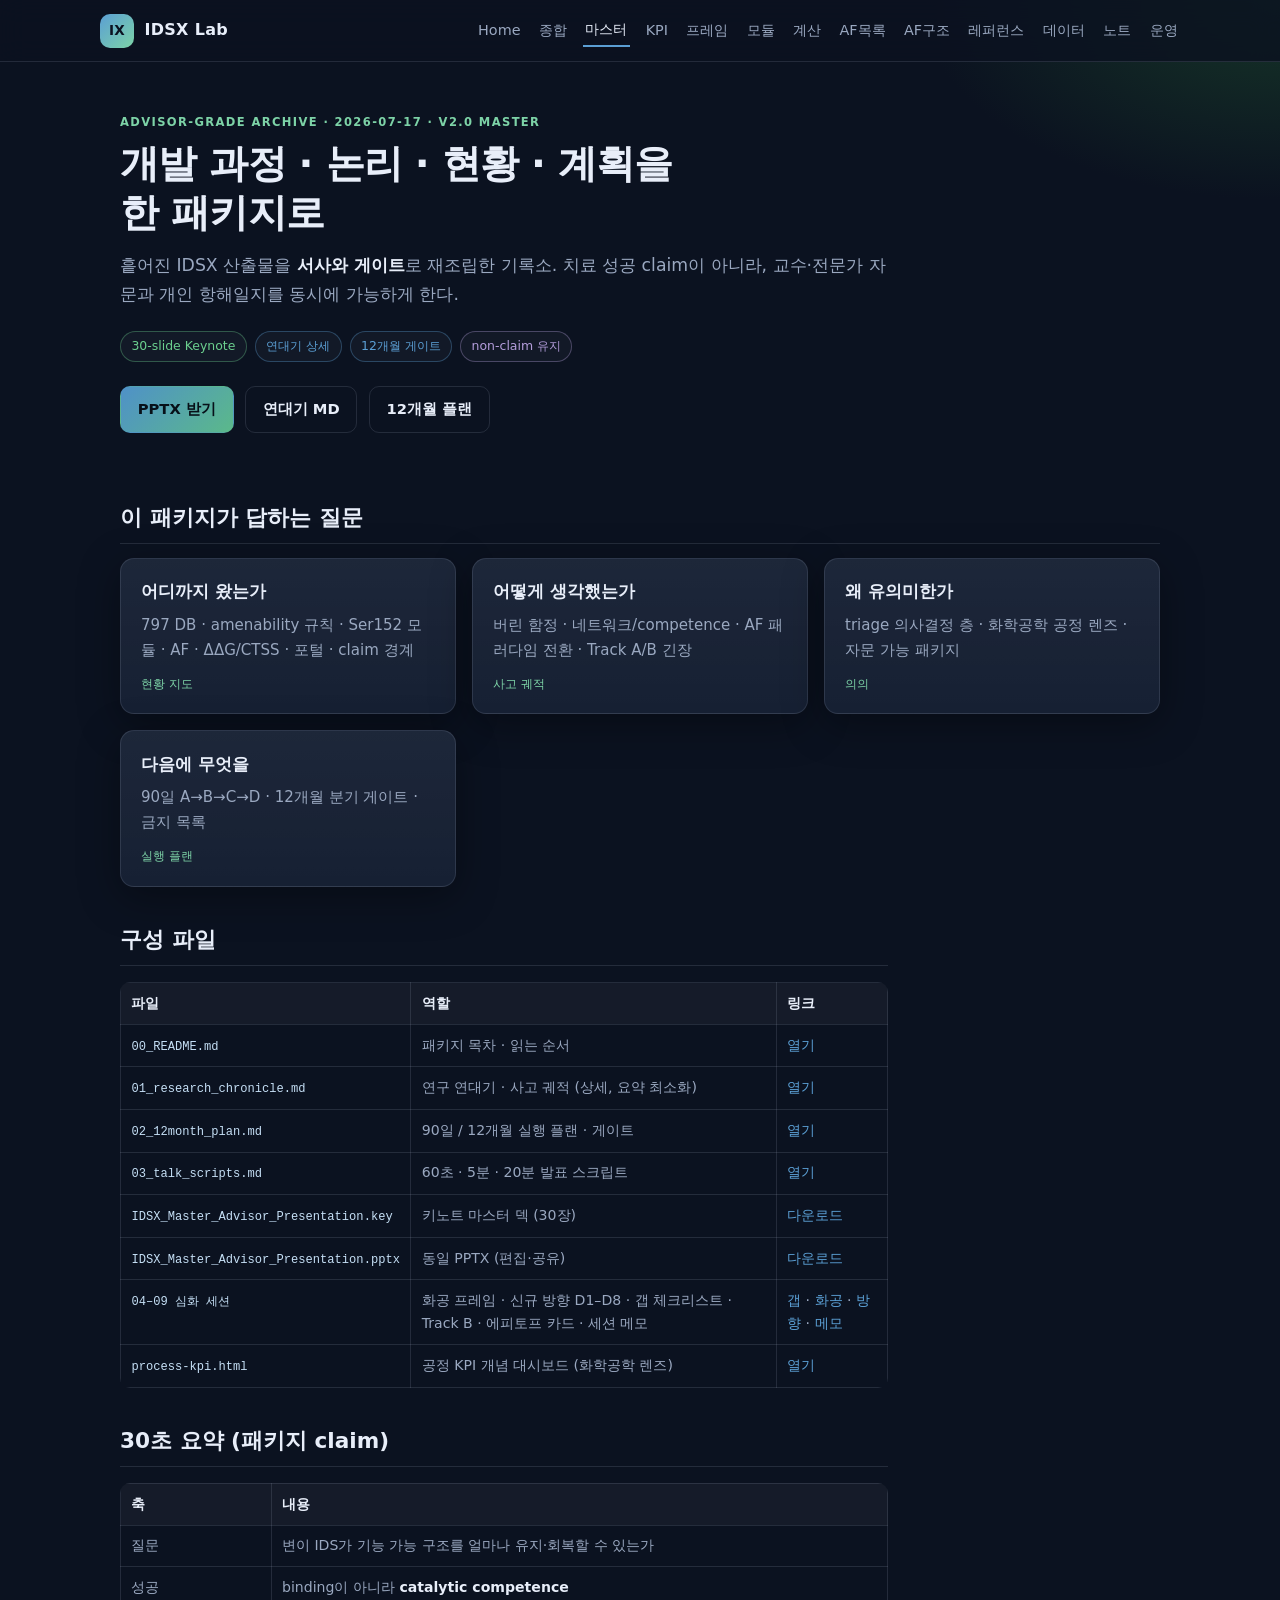
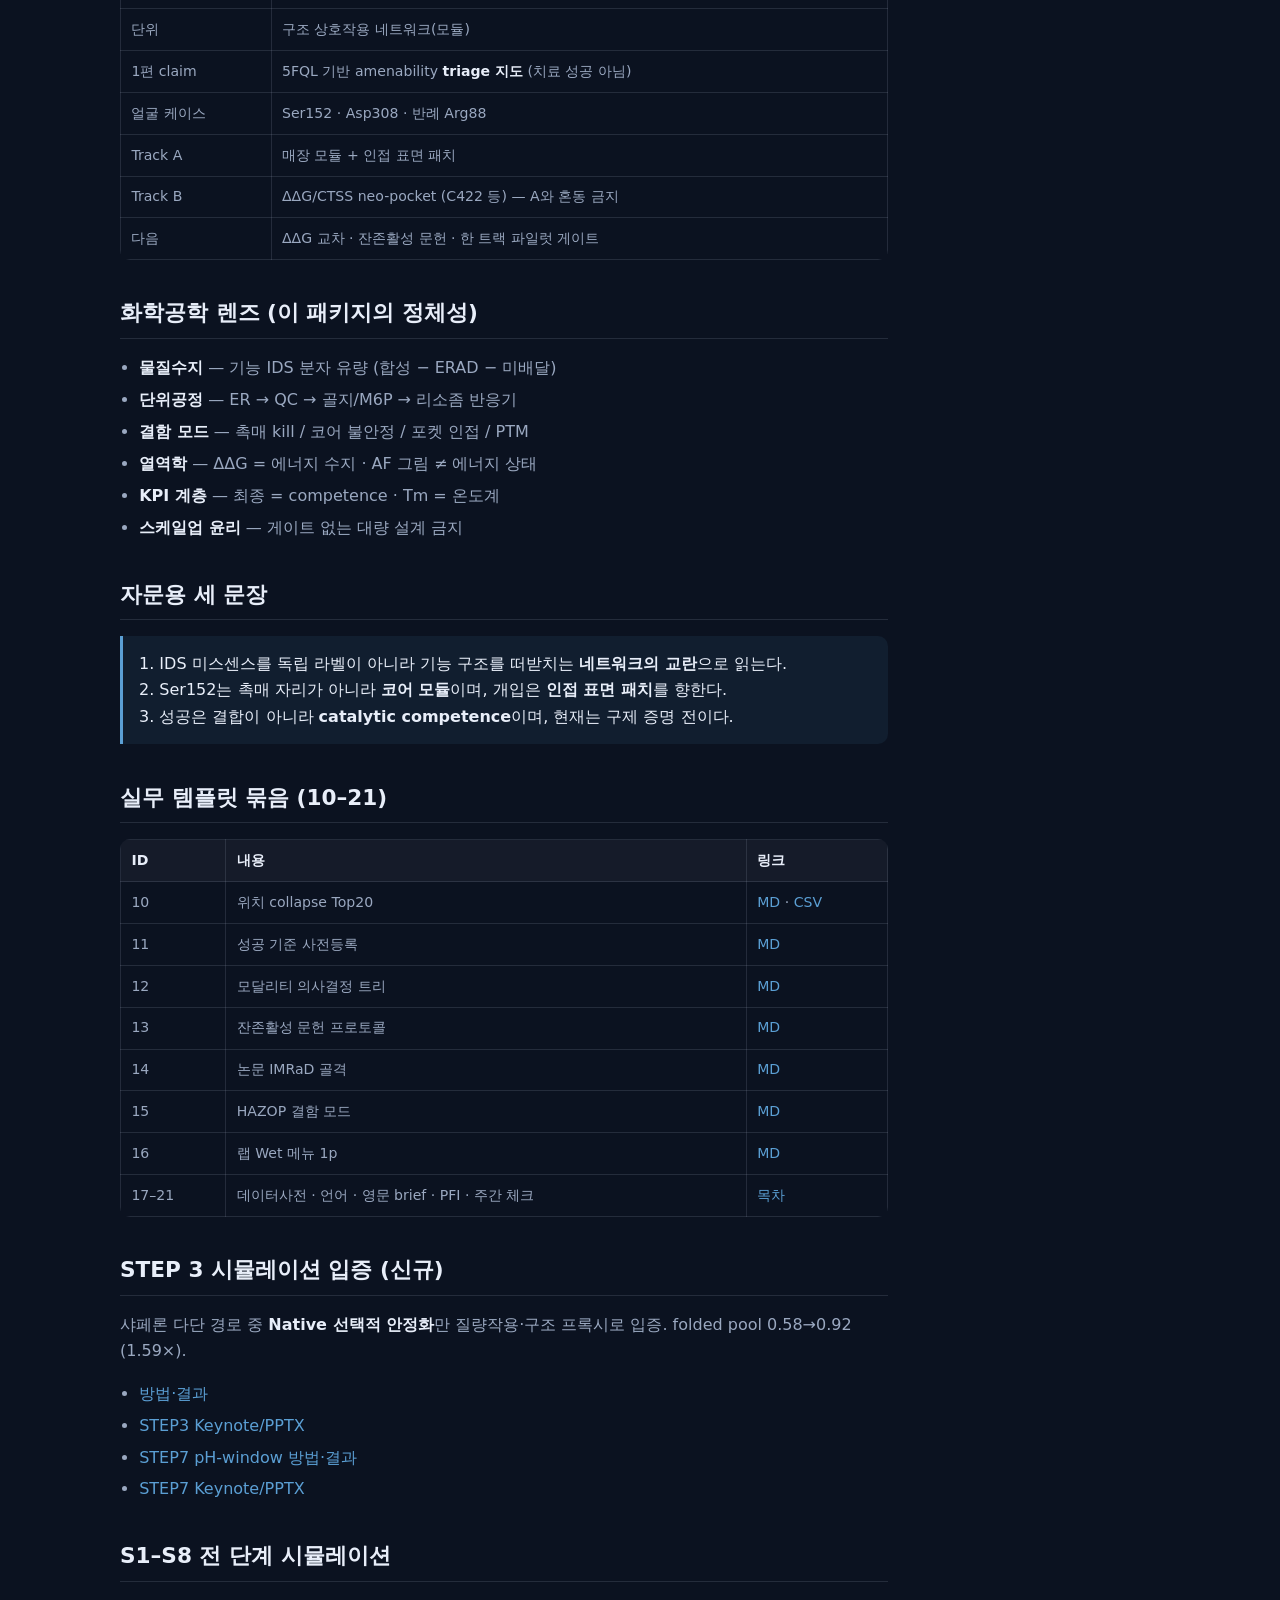
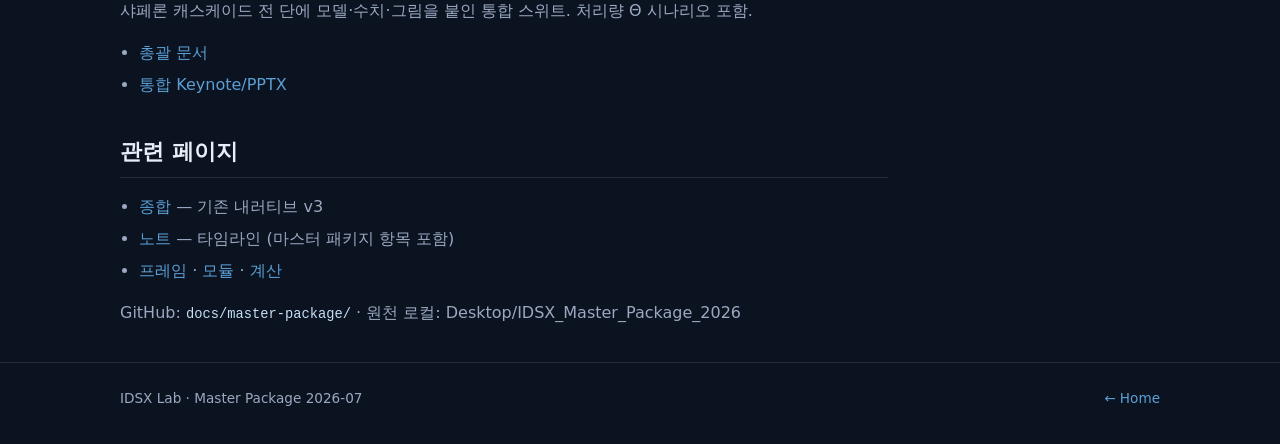
==== pages/master-package.html @ f0ae948c "Add full S1–S8 chaperone cascade simulation suite and Keynote Dedicated kinetic/thermodynamic models" ====
<!DOCTYPE html>
<html lang="ko">
<head>
  <meta charset="utf-8" />
  <meta name="viewport" content="width=device-width, initial-scale=1" />
  <title>마스터 패키지 2026-07 — IDSX Lab</title>
  <meta name="description" content="IDSX Master Package: 개발 연대기, 12개월 계획, 자문용 키노트, 발표 스크립트." />
  <link rel="stylesheet" href="../assets/css/style.css" />
</head>
<body>
  <div data-nav></div>
  <main class="wrap">
    <section class="hero">
      <div class="kicker">Advisor-grade archive · 2026-07-17 · v2.0 Master</div>
      <h1>개발 과정 · 논리 · 현황 · 계획을<br/>한 패키지로</h1>
      <p class="lede">
        흩어진 IDSX 산출물을 <strong style="color:var(--text)">서사와 게이트</strong>로 재조립한 기록소.
        치료 성공 claim이 아니라, 교수·전문가 자문과 개인 항해일지를 동시에 가능하게 한다.
      </p>
      <div class="badges">
        <span class="badge ok">30-slide Keynote</span>
        <span class="badge info">연대기 상세</span>
        <span class="badge info">12개월 게이트</span>
        <span class="badge purple">non-claim 유지</span>
      </div>
      <div class="actions">
        <a class="btn btn-primary" href="../docs/master-package/IDSX_Master_Advisor_Presentation.pptx">PPTX 받기</a>
        <a class="btn btn-ghost" href="../docs/master-package/01_research_chronicle.md">연대기 MD</a>
        <a class="btn btn-ghost" href="../docs/master-package/02_12month_plan.md">12개월 플랜</a>
      </div>
    </section>

    <section class="block">
      <h2>이 패키지가 답하는 질문</h2>
      <div class="grid grid-2">
        <div class="card">
          <h3>어디까지 왔는가</h3>
          <p>797 DB · amenability 규칙 · Ser152 모듈 · AF · ΔΔG/CTSS · 포털 · claim 경계</p>
          <div class="meta">현황 지도</div>
        </div>
        <div class="card">
          <h3>어떻게 생각했는가</h3>
          <p>버린 함정 · 네트워크/competence · AF 패러다임 전환 · Track A/B 긴장</p>
          <div class="meta">사고 궤적</div>
        </div>
        <div class="card">
          <h3>왜 유의미한가</h3>
          <p>triage 의사결정 층 · 화학공학 공정 렌즈 · 자문 가능 패키지</p>
          <div class="meta">의의</div>
        </div>
        <div class="card">
          <h3>다음에 무엇을</h3>
          <p>90일 A→B→C→D · 12개월 분기 게이트 · 금지 목록</p>
          <div class="meta">실행 플랜</div>
        </div>
      </div>
    </section>

    <section class="block prose">
      <h2>구성 파일</h2>
      <table>
        <thead><tr><th>파일</th><th>역할</th><th>링크</th></tr></thead>
        <tbody>
          <tr>
            <td><span class="mono">00_README.md</span></td>
            <td>패키지 목차 · 읽는 순서</td>
            <td><a href="../docs/master-package/00_README.md">열기</a></td>
          </tr>
          <tr>
            <td><span class="mono">01_research_chronicle.md</span></td>
            <td>연구 연대기 · 사고 궤적 (상세, 요약 최소화)</td>
            <td><a href="../docs/master-package/01_research_chronicle.md">열기</a></td>
          </tr>
          <tr>
            <td><span class="mono">02_12month_plan.md</span></td>
            <td>90일 / 12개월 실행 플랜 · 게이트</td>
            <td><a href="../docs/master-package/02_12month_plan.md">열기</a></td>
          </tr>
          <tr>
            <td><span class="mono">03_talk_scripts.md</span></td>
            <td>60초 · 5분 · 20분 발표 스크립트</td>
            <td><a href="../docs/master-package/03_talk_scripts.md">열기</a></td>
          </tr>
          <tr>
            <td><span class="mono">IDSX_Master_Advisor_Presentation.key</span></td>
            <td>키노트 마스터 덱 (30장)</td>
            <td><a href="../docs/master-package/IDSX_Master_Advisor_Presentation.key">다운로드</a></td>
          </tr>
          <tr>
            <td><span class="mono">IDSX_Master_Advisor_Presentation.pptx</span></td>
            <td>동일 PPTX (편집·공유)</td>
            <td><a href="../docs/master-package/IDSX_Master_Advisor_Presentation.pptx">다운로드</a></td>
          </tr>
          <tr>
            <td><span class="mono">04–09 심화 세션</span></td>
            <td>화공 프레임 · 신규 방향 D1–D8 · 갭 체크리스트 · Track B · 에피토프 카드 · 세션 메모</td>
            <td>
              <a href="../docs/master-package/06_gap_checklist.md">갭</a> ·
              <a href="../docs/master-package/04_chemeng_framework.md">화공</a> ·
              <a href="../docs/master-package/05_chaperone_directions.md">방향</a> ·
              <a href="../docs/master-package/09_session_synthesis.md">메모</a>
            </td>
          </tr>
          <tr>
            <td><span class="mono">process-kpi.html</span></td>
            <td>공정 KPI 개념 대시보드 (화학공학 렌즈)</td>
            <td><a href="process-kpi.html">열기</a></td>
          </tr>
        </tbody>
      </table>
    </section>

    <section class="block prose">
      <h2>30초 요약 (패키지 claim)</h2>
      <table>
        <thead><tr><th>축</th><th>내용</th></tr></thead>
        <tbody>
          <tr><td>질문</td><td>변이 IDS가 기능 가능 구조를 얼마나 유지·회복할 수 있는가</td></tr>
          <tr><td>성공</td><td>binding이 아니라 <strong>catalytic competence</strong></td></tr>
          <tr><td>단위</td><td>구조 상호작용 네트워크(모듈)</td></tr>
          <tr><td>1편 claim</td><td>5FQL 기반 amenability <strong>triage 지도</strong> (치료 성공 아님)</td></tr>
          <tr><td>얼굴 케이스</td><td>Ser152 · Asp308 · 반례 Arg88</td></tr>
          <tr><td>Track A</td><td>매장 모듈 + 인접 표면 패치</td></tr>
          <tr><td>Track B</td><td>ΔΔG/CTSS neo-pocket (C422 등) — A와 혼동 금지</td></tr>
          <tr><td>다음</td><td>ΔΔG 교차 · 잔존활성 문헌 · 한 트랙 파일럿 게이트</td></tr>
        </tbody>
      </table>
    </section>

    <section class="block prose">
      <h2>화학공학 렌즈 (이 패키지의 정체성)</h2>
      <ul>
        <li><strong>물질수지</strong> — 기능 IDS 분자 유량 (합성 − ERAD − 미배달)</li>
        <li><strong>단위공정</strong> — ER → QC → 골지/M6P → 리소좀 반응기</li>
        <li><strong>결함 모드</strong> — 촉매 kill / 코어 불안정 / 포켓 인접 / PTM</li>
        <li><strong>열역학</strong> — ΔΔG = 에너지 수지 · AF 그림 ≠ 에너지 상태</li>
        <li><strong>KPI 계층</strong> — 최종 = competence · Tm = 온도계</li>
        <li><strong>스케일업 윤리</strong> — 게이트 없는 대량 설계 금지</li>
      </ul>
    </section>

    <section class="block prose">
      <h2>자문용 세 문장</h2>
      <div class="callout">
        1. IDS 미스센스를 독립 라벨이 아니라 기능 구조를 떠받치는 <strong>네트워크의 교란</strong>으로 읽는다.<br/>
        2. Ser152는 촉매 자리가 아니라 <strong>코어 모듈</strong>이며, 개입은 <strong>인접 표면 패치</strong>를 향한다.<br/>
        3. 성공은 결합이 아니라 <strong>catalytic competence</strong>이며, 현재는 구제 증명 전이다.
      </div>
    </section>

    
    <section class="block prose">
      <h2>실무 템플릿 묶음 (10–21)</h2>
      <table>
        <thead><tr><th>ID</th><th>내용</th><th>링크</th></tr></thead>
        <tbody>
          <tr><td>10</td><td>위치 collapse Top20</td><td><a href="../docs/master-package/10_position_collapse_table.md">MD</a> · <a href="../docs/master-package/data_derived/position_collapse_top20.csv">CSV</a></td></tr>
          <tr><td>11</td><td>성공 기준 사전등록</td><td><a href="../docs/master-package/11_success_criteria_prereg.md">MD</a></td></tr>
          <tr><td>12</td><td>모달리티 의사결정 트리</td><td><a href="../docs/master-package/12_modality_decision_tree.md">MD</a></td></tr>
          <tr><td>13</td><td>잔존활성 문헌 프로토콜</td><td><a href="../docs/master-package/13_residual_activity_protocol.md">MD</a></td></tr>
          <tr><td>14</td><td>논문 IMRaD 골격</td><td><a href="../docs/master-package/14_paper_IMRaD_outline.md">MD</a></td></tr>
          <tr><td>15</td><td>HAZOP 결함 모드</td><td><a href="../docs/master-package/15_HAZOP_fault_modes.md">MD</a></td></tr>
          <tr><td>16</td><td>랩 Wet 메뉴 1p</td><td><a href="../docs/master-package/16_wet_collab_menu.md">MD</a></td></tr>
          <tr><td>17–21</td><td>데이터사전 · 언어 · 영문 brief · PFI · 주간 체크</td><td><a href="../docs/master-package/00_README.md">목차</a></td></tr>
        </tbody>
      </table>
    </section>

    <section class="block prose">
      <h2>STEP 3 시뮬레이션 입증 (신규)</h2>
      <p>샤페론 다단 경로 중 <strong>Native 선택적 안정화</strong>만 질량작용·구조 프록시로 입증. folded pool 0.58→0.92 (1.59×).</p>
      <ul>
        <li><a href="../docs/master-package/chaperone_step_sim/00_methods_results.md">방법·결과</a></li>
        <li><a href="../docs/master-package/chaperone_step_sim/IDSX_Chaperone_STEP3_Simulation_Proof.pptx">STEP3 Keynote/PPTX</a></li>
        <li><a href="../docs/master-package/chaperone_step7_sim/00_methods_results.md">STEP7 pH-window 방법·결과</a></li>
        <li><a href="../docs/master-package/chaperone_step7_sim/IDSX_Chaperone_STEP7_pHWindow_Proof.pptx">STEP7 Keynote/PPTX</a></li>
      </ul>
    </section>
    <section class="block prose">
      <h2>S1–S8 전 단계 시뮬레이션</h2>
      <p>샤페론 캐스케이드 전 단에 모델·수치·그림을 붙인 통합 스위트. 처리량 Θ 시나리오 포함.</p>
      <ul>
        <li><a href="../docs/master-package/chaperone_all_steps_sim/00_all_steps_summary.md">총괄 문서</a></li>
        <li><a href="../docs/master-package/chaperone_all_steps_sim/IDSX_Chaperone_AllSteps_S1-S8_Simulations.pptx">통합 Keynote/PPTX</a></li>
      </ul>
    </section>
    <section class="block prose">
      <h2>관련 페이지</h2>
      <ul>
        <li><a href="synthesis.html">종합</a> — 기존 내러티브 v3</li>
        <li><a href="notebook.html">노트</a> — 타임라인 (마스터 패키지 항목 포함)</li>
        <li><a href="framework.html">프레임</a> · <a href="module-case.html">모듈</a> · <a href="compute.html">계산</a></li>
      </ul>
      <p class="meta">GitHub: <span class="mono">docs/master-package/</span> · 원천 로컬: Desktop/IDSX_Master_Package_2026</p>
    </section>
  </main>
  <footer class="footer">
    <div class="wrap">
      <div>IDSX Lab · Master Package 2026-07</div>
      <div><a href="../index.html">← Home</a></div>
    </div>
  </footer>
  <script src="../assets/js/nav.js"></script>
</body>
</html>
---- assets/css/style.css ----
/* IDSX Research Lab — static site */
:root {
  --bg: #0b1220;
  --bg-soft: #121a2b;
  --card: #162033;
  --card-hover: #1b2740;
  --border: rgba(148, 163, 184, 0.18);
  --text: #e8eef9;
  --muted: #9aa8c0;
  --accent: #5b9fd4;
  --accent-2: #7dd3a7;
  --warn: #e6b35a;
  --danger: #e07a7a;
  --ok: #6bcf8e;
  --purple: #b39ddb;
  --radius: 14px;
  --shadow: 0 10px 40px rgba(0,0,0,.35);
  --max: 1080px;
  --font: "Inter", "Pretendard", "Apple SD Gothic Neo", "Noto Sans KR", system-ui, sans-serif;
  --mono: "IBM Plex Mono", "SF Mono", ui-monospace, monospace;
}

* { box-sizing: border-box; }
html { scroll-behavior: smooth; }
body {
  margin: 0;
  font-family: var(--font);
  background: radial-gradient(1200px 600px at 10% -10%, #1a2a4a 0%, transparent 50%),
              radial-gradient(900px 500px at 100% 0%, #163528 0%, transparent 40%),
              var(--bg);
  color: var(--text);
  line-height: 1.65;
  min-height: 100vh;
}

a { color: var(--accent); text-decoration: none; }
a:hover { text-decoration: underline; }

.wrap { max-width: var(--max); margin: 0 auto; padding: 0 1.25rem; }

/* Nav */
.nav {
  position: sticky; top: 0; z-index: 50;
  backdrop-filter: blur(14px);
  background: rgba(11, 18, 32, 0.82);
  border-bottom: 1px solid var(--border);
}
.nav-inner {
  display: flex; align-items: center; justify-content: space-between;
  gap: 1rem; padding: .85rem 0; flex-wrap: wrap;
}
.brand {
  display: flex; align-items: center; gap: .65rem;
  color: var(--text); font-weight: 700; letter-spacing: .02em;
  text-decoration: none;
}
.brand:hover { text-decoration: none; }
.brand-mark {
  width: 34px; height: 34px; border-radius: 10px;
  background: linear-gradient(135deg, #5b9fd4, #7dd3a7);
  display: grid; place-items: center; color: #0b1220; font-weight: 800; font-size: .85rem;
}
.nav-links { display: flex; flex-wrap: wrap; gap: .35rem .85rem; align-items: center; }
.nav-links a {
  color: var(--muted); font-size: .9rem; padding: .25rem .15rem;
}
.nav-links a:hover, .nav-links a.active { color: var(--text); text-decoration: none; }
.nav-links a.active { border-bottom: 2px solid var(--accent); }

/* Hero */
.hero {
  padding: 3.2rem 0 2rem;
}
.hero h1 {
  font-size: clamp(1.7rem, 3.5vw, 2.45rem);
  line-height: 1.25; margin: 0 0 .9rem;
  letter-spacing: -0.02em;
}
.hero .lede {
  font-size: 1.08rem; color: var(--muted); max-width: 48rem; margin: 0 0 1.4rem;
}
.badges { display: flex; flex-wrap: wrap; gap: .5rem; margin-bottom: 1.5rem; }
.badge {
  font-size: .78rem; padding: .28rem .65rem; border-radius: 999px;
  border: 1px solid var(--border); color: var(--muted); background: rgba(255,255,255,.03);
}
.badge.ok { color: var(--ok); border-color: rgba(107,207,142,.35); }
.badge.warn { color: var(--warn); border-color: rgba(230,179,90,.35); }
.badge.info { color: var(--accent); border-color: rgba(91,159,212,.35); }
.badge.purple { color: var(--purple); border-color: rgba(179,157,219,.35); }

.actions { display: flex; flex-wrap: wrap; gap: .7rem; }
.btn {
  display: inline-flex; align-items: center; gap: .4rem;
  padding: .65rem 1.05rem; border-radius: 10px; font-weight: 600; font-size: .92rem;
  border: 1px solid transparent; cursor: pointer; text-decoration: none;
}
.btn:hover { text-decoration: none; transform: translateY(-1px); }
.btn-primary { background: linear-gradient(135deg, #4f91c8, #5bb98a); color: #071018; }
.btn-ghost { background: transparent; border-color: var(--border); color: var(--text); }

/* Layout */
main { padding-bottom: 4rem; }
.grid { display: grid; gap: 1rem; }
.grid-2 { grid-template-columns: repeat(auto-fit, minmax(260px, 1fr)); }
.grid-3 { grid-template-columns: repeat(auto-fit, minmax(220px, 1fr)); }

.card {
  background: linear-gradient(180deg, rgba(255,255,255,.03), transparent), var(--card);
  border: 1px solid var(--border);
  border-radius: var(--radius);
  padding: 1.2rem 1.25rem;
  box-shadow: var(--shadow);
  transition: border-color .15s, background .15s;
}
.card:hover { border-color: rgba(91,159,212,.35); background: var(--card-hover); }
.card h3 { margin: 0 0 .45rem; font-size: 1.05rem; }
.card p { margin: 0; color: var(--muted); font-size: .94rem; }
.card .meta { margin-top: .7rem; font-size: .78rem; color: var(--accent-2); }

section.block { margin: 2.2rem 0; }
section.block h2 {
  font-size: 1.35rem; margin: 0 0 .85rem;
  padding-bottom: .45rem; border-bottom: 1px solid var(--border);
}
.prose { max-width: 48rem; }
.prose p { color: var(--muted); }
.prose strong { color: var(--text); }
.prose ul, .prose ol { color: var(--muted); padding-left: 1.2rem; }
.prose li { margin: .35rem 0; }
.prose h3 { margin-top: 1.6rem; color: var(--text); }

.callout {
  border-left: 3px solid var(--accent);
  background: rgba(91,159,212,.08);
  padding: .9rem 1rem; border-radius: 0 10px 10px 0;
  margin: 1rem 0; color: var(--text);
}
.callout.warn { border-color: var(--warn); background: rgba(230,179,90,.08); }
.callout.ok { border-color: var(--ok); background: rgba(107,207,142,.08); }
.callout.danger { border-color: var(--danger); background: rgba(224,122,122,.08); }

table {
  width: 100%; border-collapse: collapse; font-size: .88rem;
  margin: 1rem 0; overflow: hidden; border-radius: 10px;
}
th, td {
  border: 1px solid var(--border); padding: .55rem .65rem; text-align: left; vertical-align: top;
}
th { background: rgba(255,255,255,.04); color: var(--text); font-weight: 600; }
td { color: var(--muted); }
tr:hover td { background: rgba(255,255,255,.02); color: var(--text); }
code, .mono { font-family: var(--mono); font-size: .86em; color: #c5dff5; }
.tag {
  display: inline-block; font-size: .72rem; padding: .12rem .4rem; border-radius: 6px;
  margin-right: .25rem; border: 1px solid var(--border);
}
.tag.s { color: var(--accent); }
.tag.c { color: var(--warn); }
.tag.h { color: var(--purple); }

.figure {
  margin: 1.2rem 0; border: 1px solid var(--border); border-radius: 12px; overflow: hidden;
  background: #0a0f18;
}
.figure img { width: 100%; display: block; }
.figure figcaption {
  padding: .7rem 1rem; font-size: .82rem; color: var(--muted); border-top: 1px solid var(--border);
}

.timeline { border-left: 2px solid var(--border); margin-left: .4rem; padding-left: 1.1rem; }
.timeline .item { margin: 0 0 1.1rem; position: relative; }
.timeline .item::before {
  content: ""; position: absolute; left: -1.4rem; top: .45rem;
  width: 10px; height: 10px; border-radius: 50%; background: var(--accent);
  box-shadow: 0 0 0 3px rgba(91,159,212,.2);
}
.timeline .when { font-size: .78rem; color: var(--accent-2); }
.timeline h4 { margin: .15rem 0; }

.footer {
  border-top: 1px solid var(--border); padding: 1.5rem 0 2.5rem;
  color: var(--muted); font-size: .85rem;
}
.footer .wrap { display: flex; flex-wrap: wrap; gap: 1rem; justify-content: space-between; }

.kicker {
  text-transform: uppercase; letter-spacing: .12em; font-size: .72rem;
  color: var(--accent-2); font-weight: 700; margin-bottom: .4rem;
}

.status-grid { display: grid; gap: .75rem; grid-template-columns: repeat(auto-fit, minmax(180px, 1fr)); }
.status-pill {
  border: 1px solid var(--border); border-radius: 12px; padding: .85rem 1rem;
  background: rgba(255,255,255,.02);
}
.status-pill .n { font-size: 1.4rem; font-weight: 750; color: var(--text); }
.status-pill .l { font-size: .78rem; color: var(--muted); }

@media (max-width: 640px) {
  .nav-links { width: 100%; }
  .hero { padding-top: 2rem; }
}
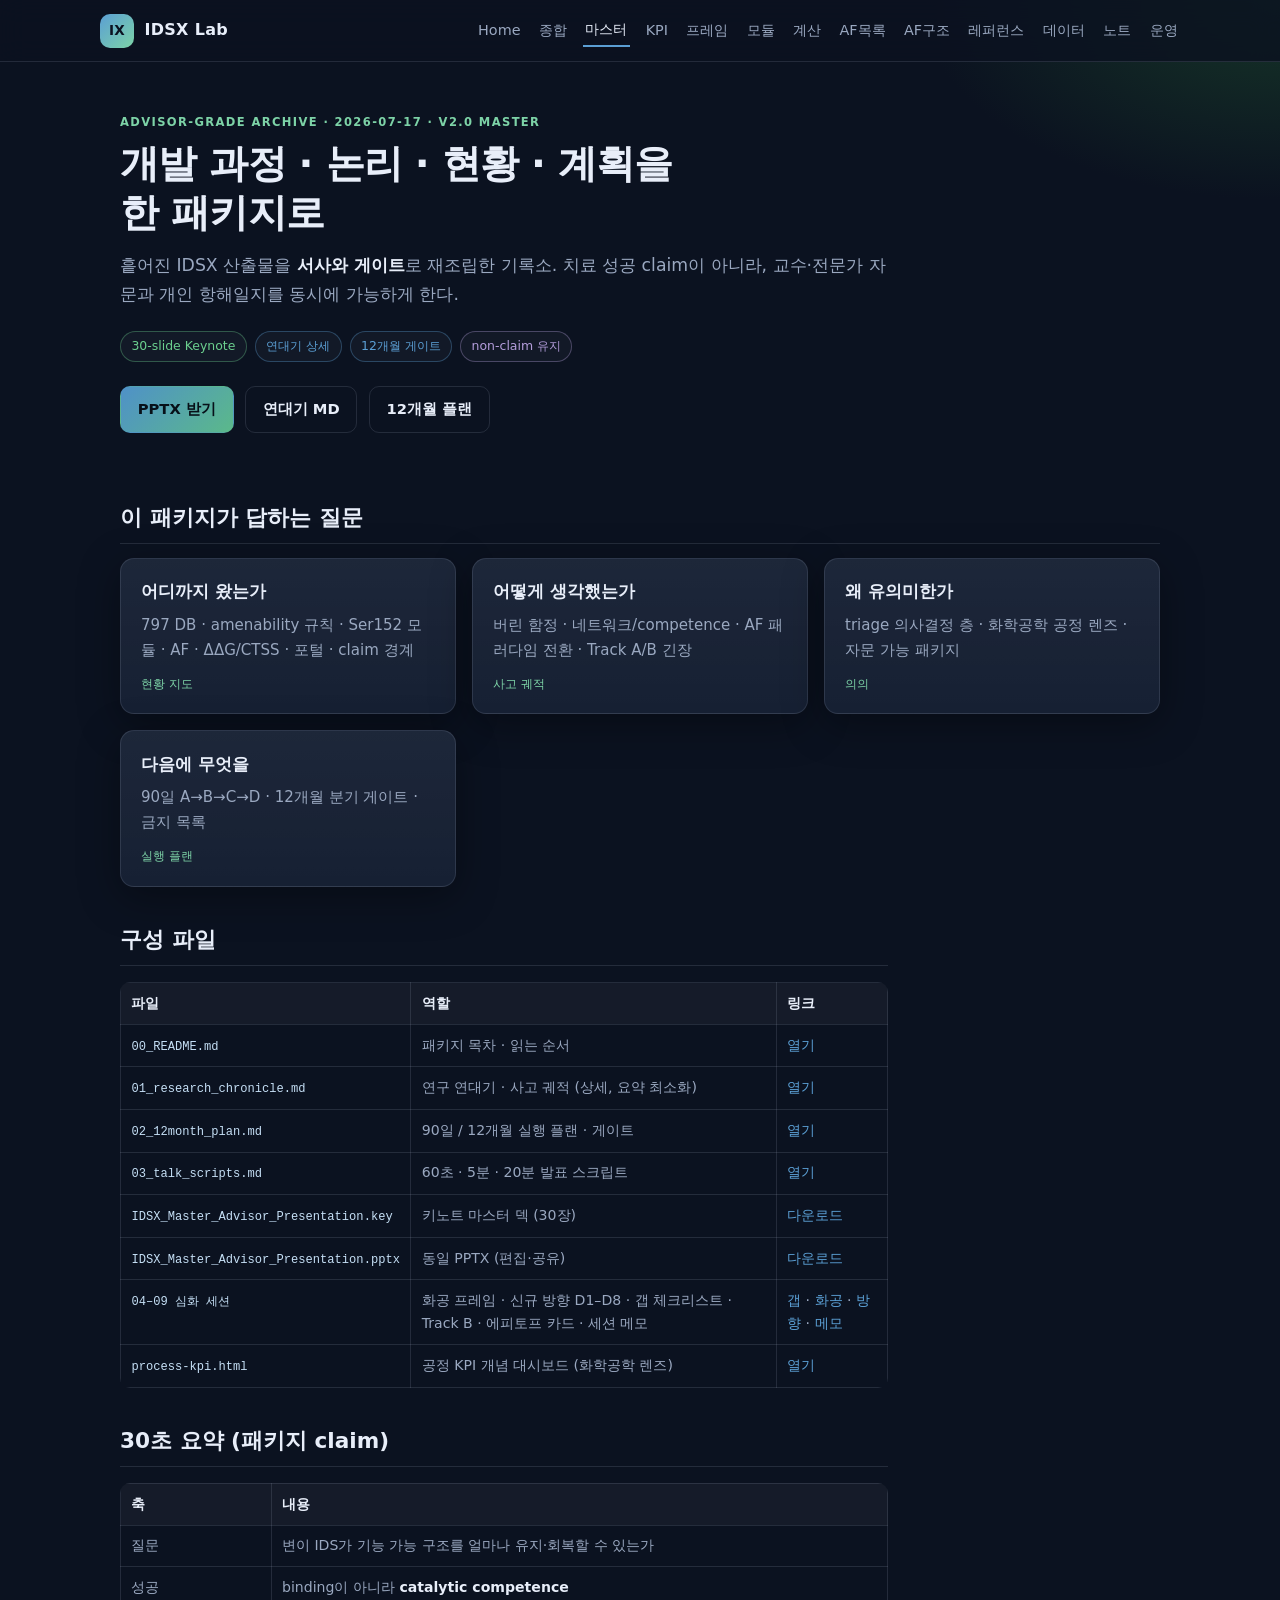
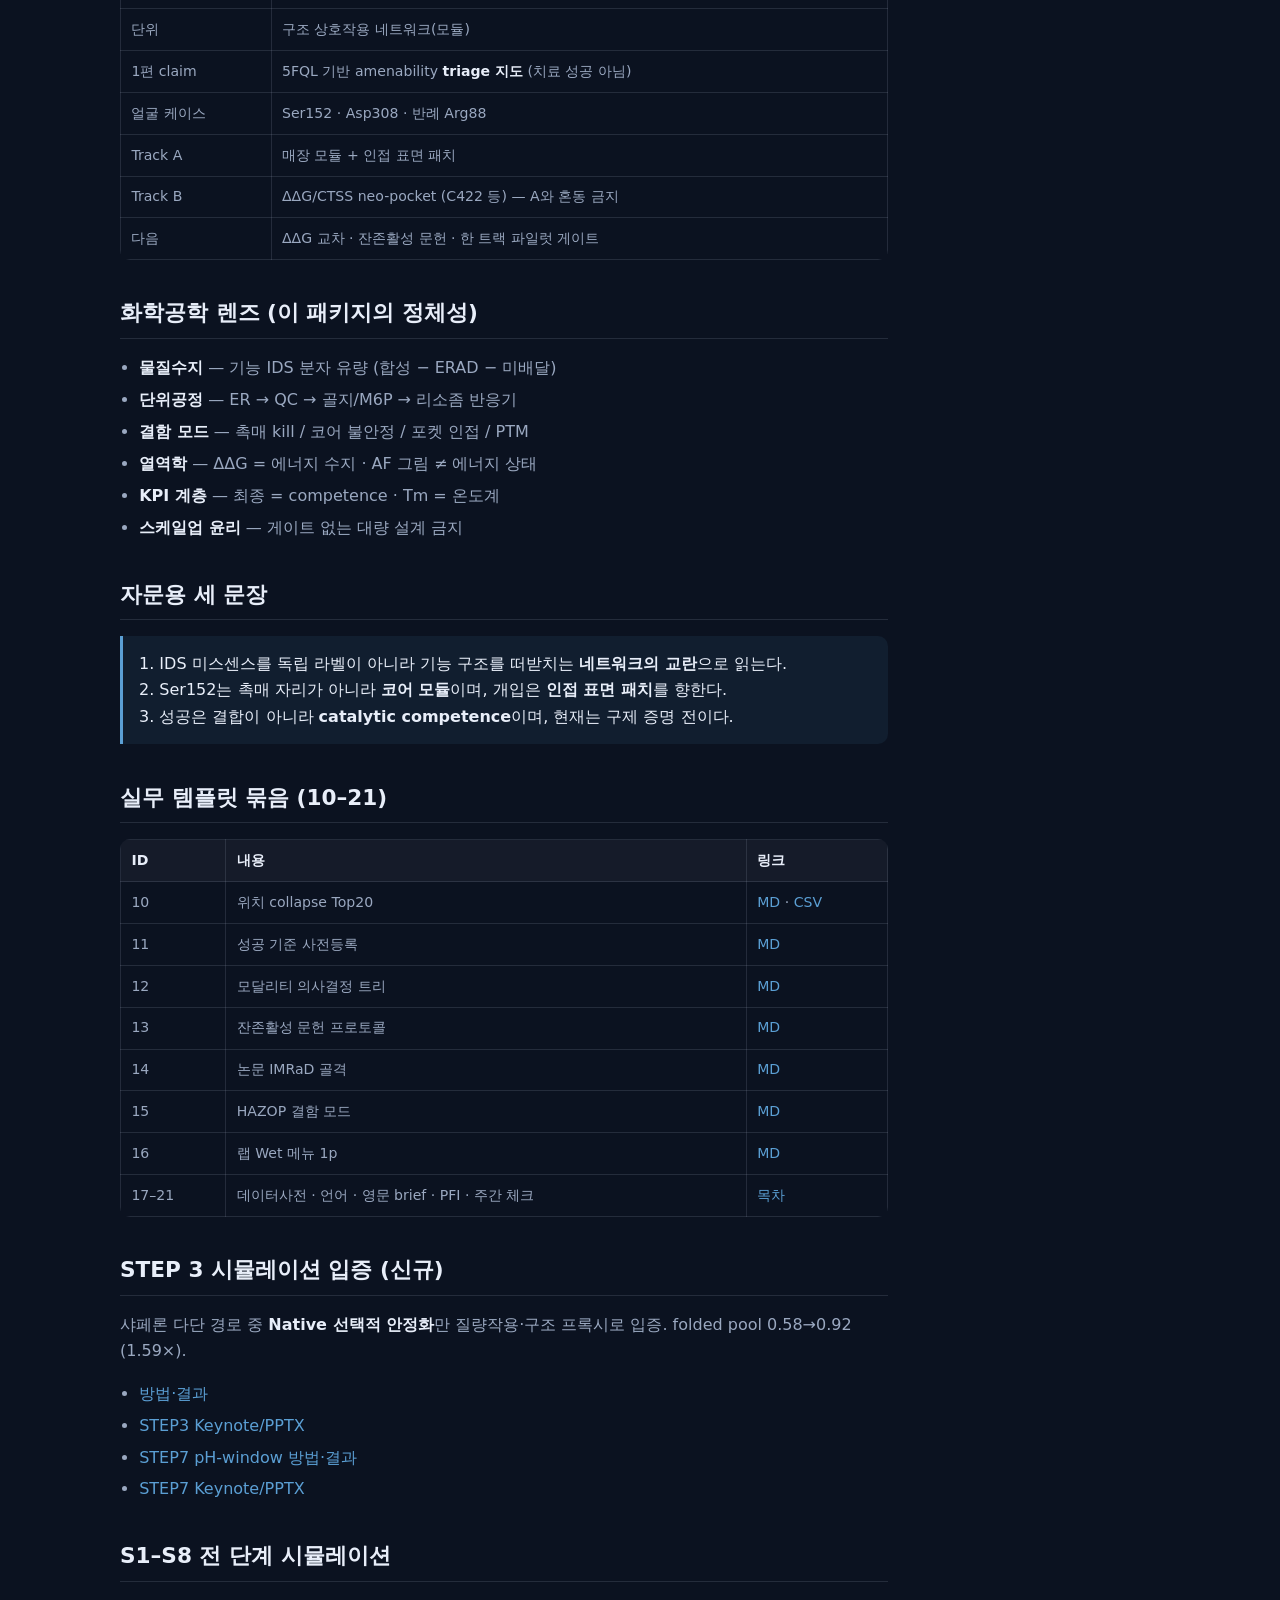
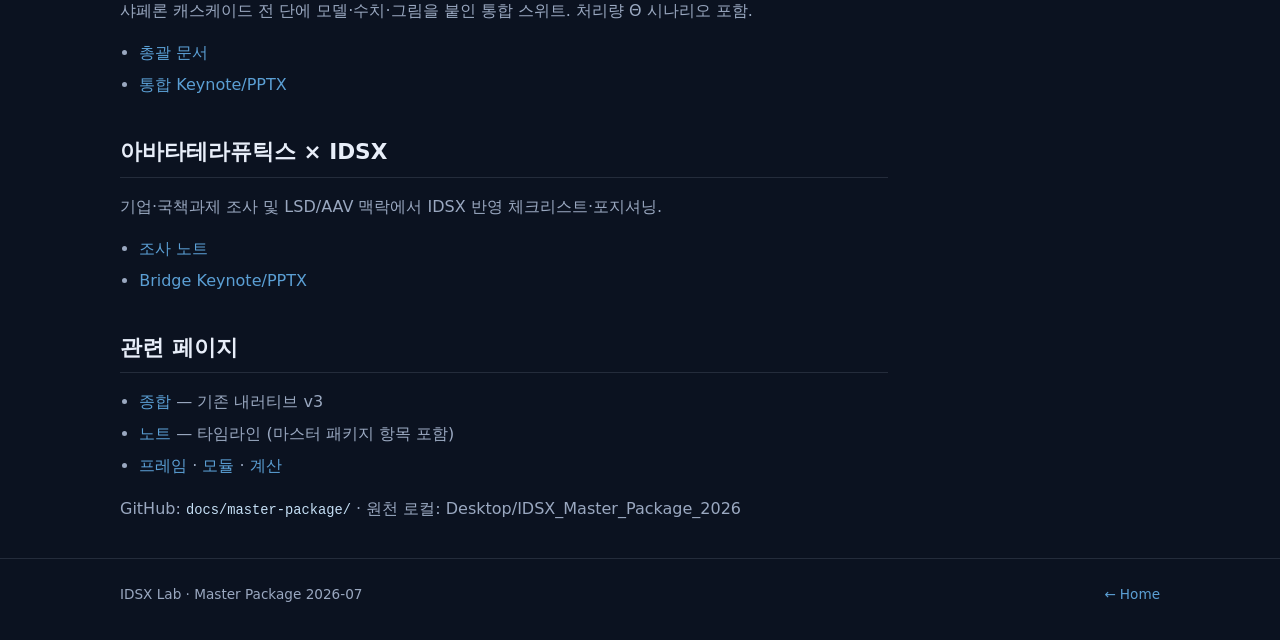
==== commit 3e090c91: "Add AAVATAR Therapeutics research bridge deck linked to IDSX Public-source company and national R&D " ====
--- a/pages/master-package.html
+++ b/pages/master-package.html
@@ -185,6 +185,14 @@
       </ul>
     </section>
     <section class="block prose">
+      <h2>아바타테라퓨틱스 × IDSX</h2>
+      <p>기업·국책과제 조사 및 LSD/AAV 맥락에서 IDSX 반영 체크리스트·포지셔닝.</p>
+      <ul>
+        <li><a href="../docs/master-package/avatar_idsx_bridge/00_아바타테라퓨틱스_조사_IDSX반영.md">조사 노트</a></li>
+        <li><a href="../docs/master-package/avatar_idsx_bridge/AAVATAR_x_IDSX_Bridge_Keynote.pptx">Bridge Keynote/PPTX</a></li>
+      </ul>
+    </section>
+    <section class="block prose">
       <h2>관련 페이지</h2>
       <ul>
         <li><a href="synthesis.html">종합</a> — 기존 내러티브 v3</li>
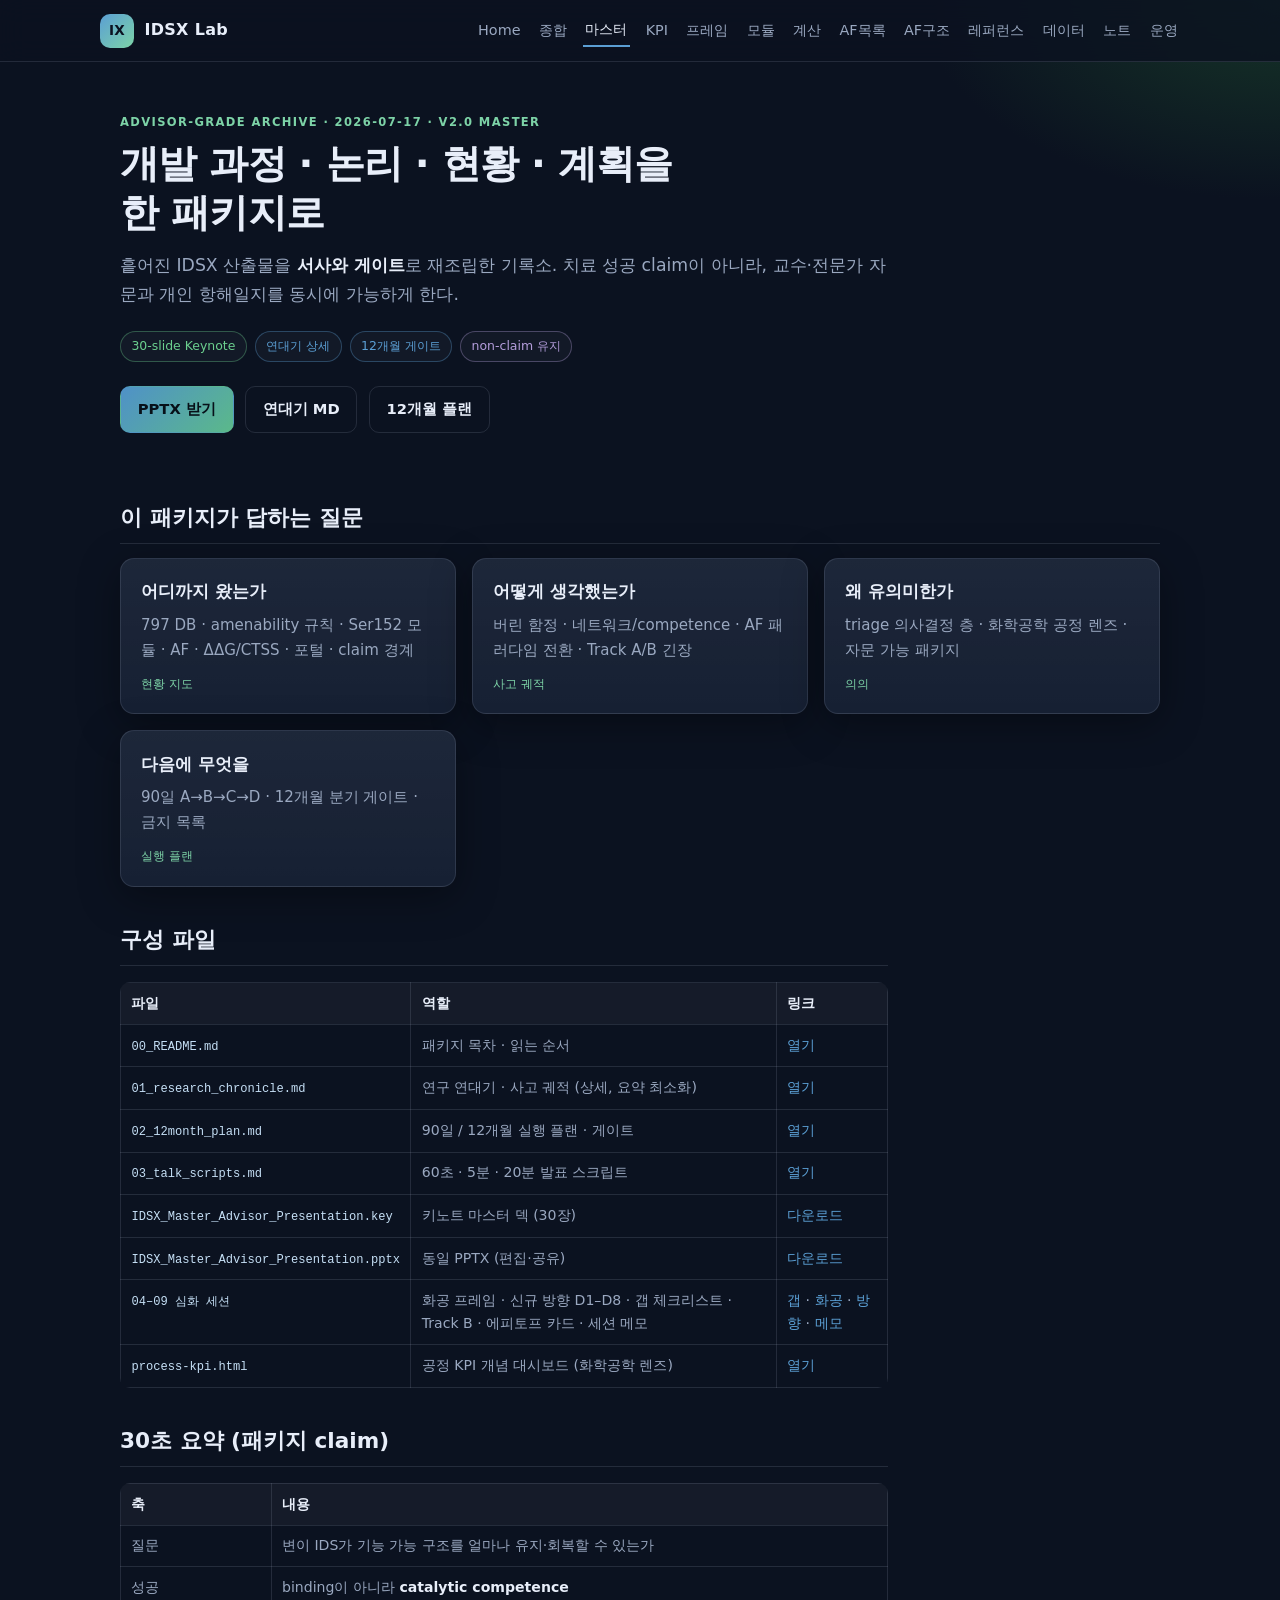
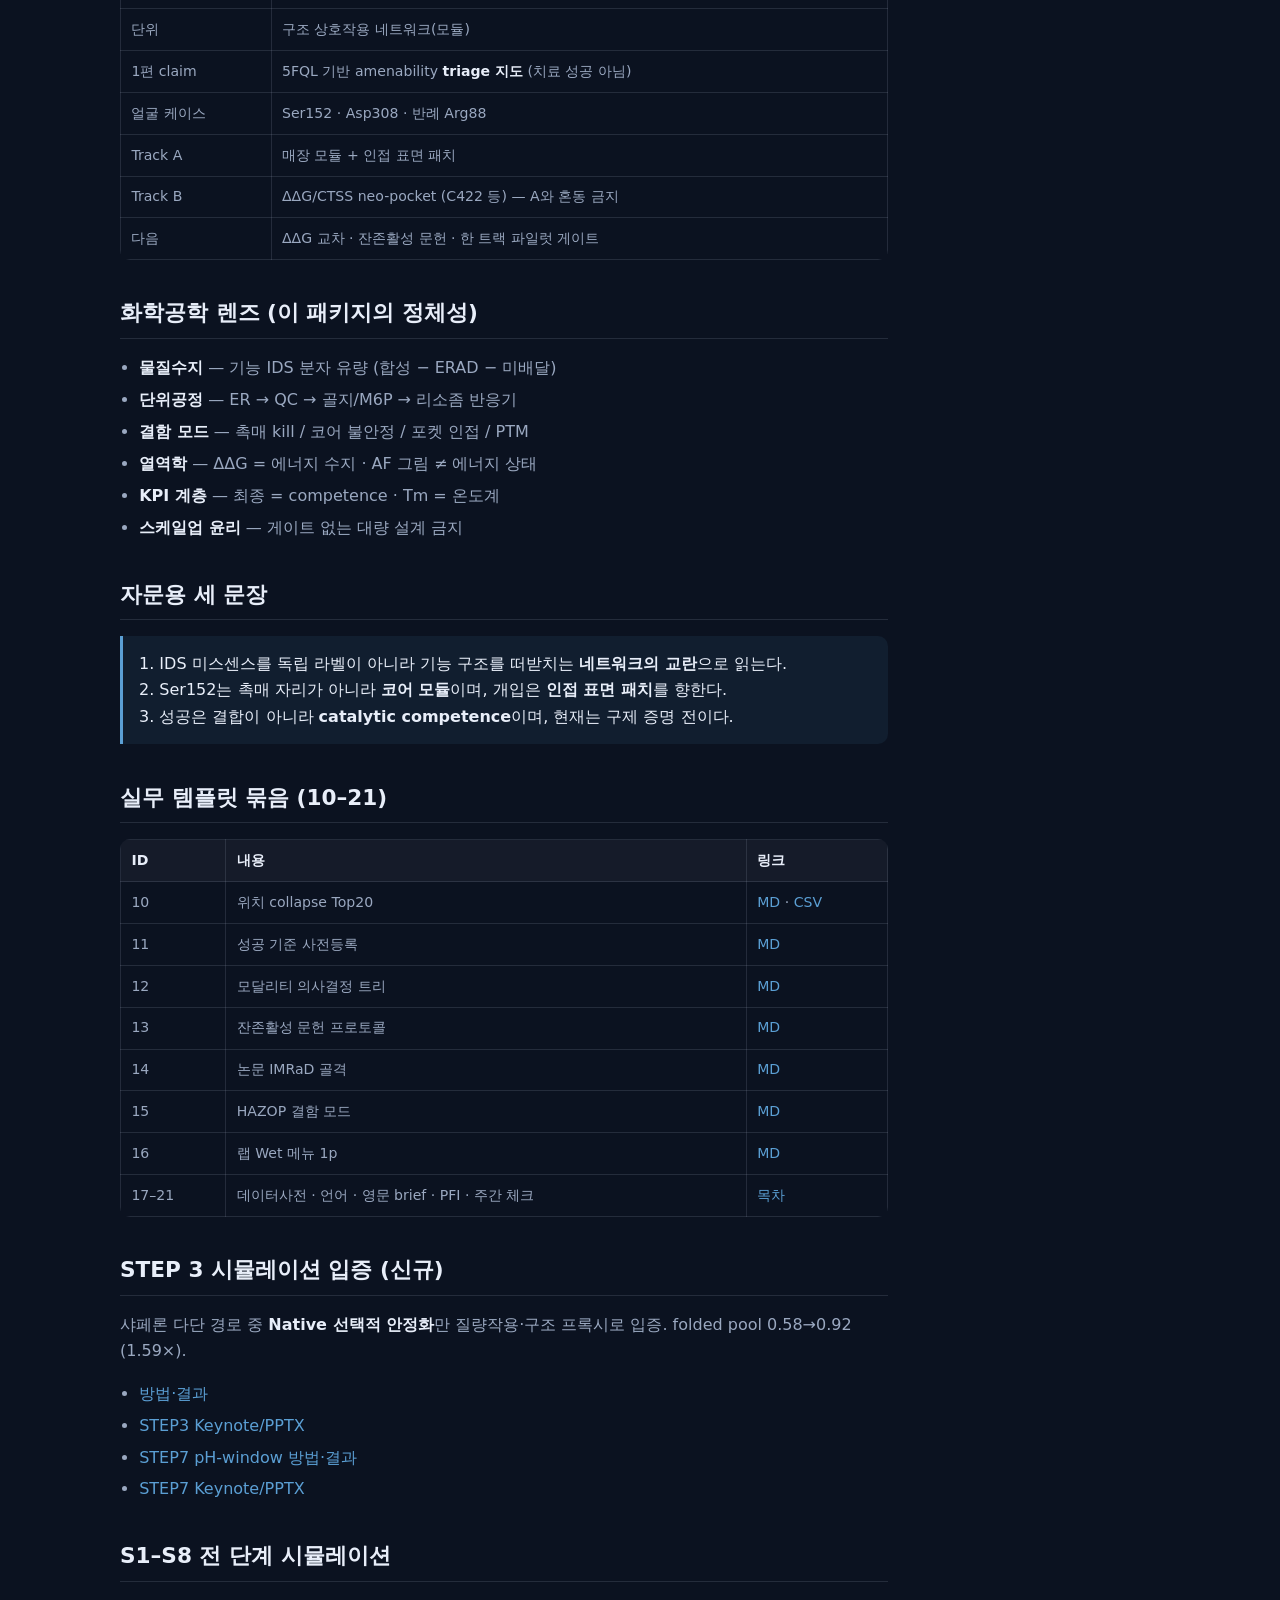
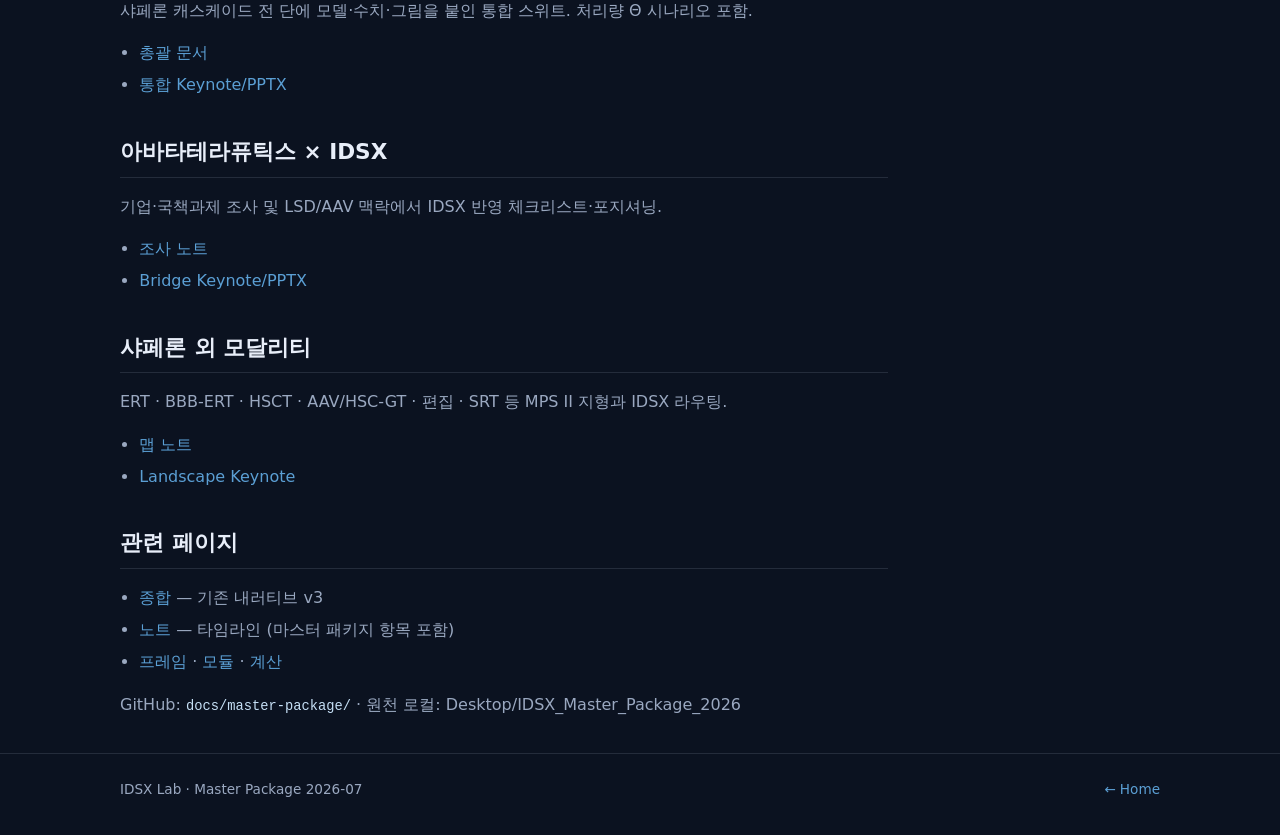
==== commit d75d26a2: "Add non-chaperone modality landscape for MPS II linked to IDSX Document ERT, BBB-ERT, HSCT, AAV/HSC " ====
--- a/pages/master-package.html
+++ b/pages/master-package.html
@@ -193,6 +193,14 @@
       </ul>
     </section>
     <section class="block prose">
+      <h2>샤페론 외 모달리티</h2>
+      <p>ERT · BBB-ERT · HSCT · AAV/HSC-GT · 편집 · SRT 등 MPS II 지형과 IDSX 라우팅.</p>
+      <ul>
+        <li><a href="../docs/master-package/non_chaperone_modalities/00_샤페론외_모달리티_맵.md">맵 노트</a></li>
+        <li><a href="../docs/master-package/non_chaperone_modalities/IDSX_NonChaperone_Modalities_Landscape.pptx">Landscape Keynote</a></li>
+      </ul>
+    </section>
+    <section class="block prose">
       <h2>관련 페이지</h2>
       <ul>
         <li><a href="synthesis.html">종합</a> — 기존 내러티브 v3</li>
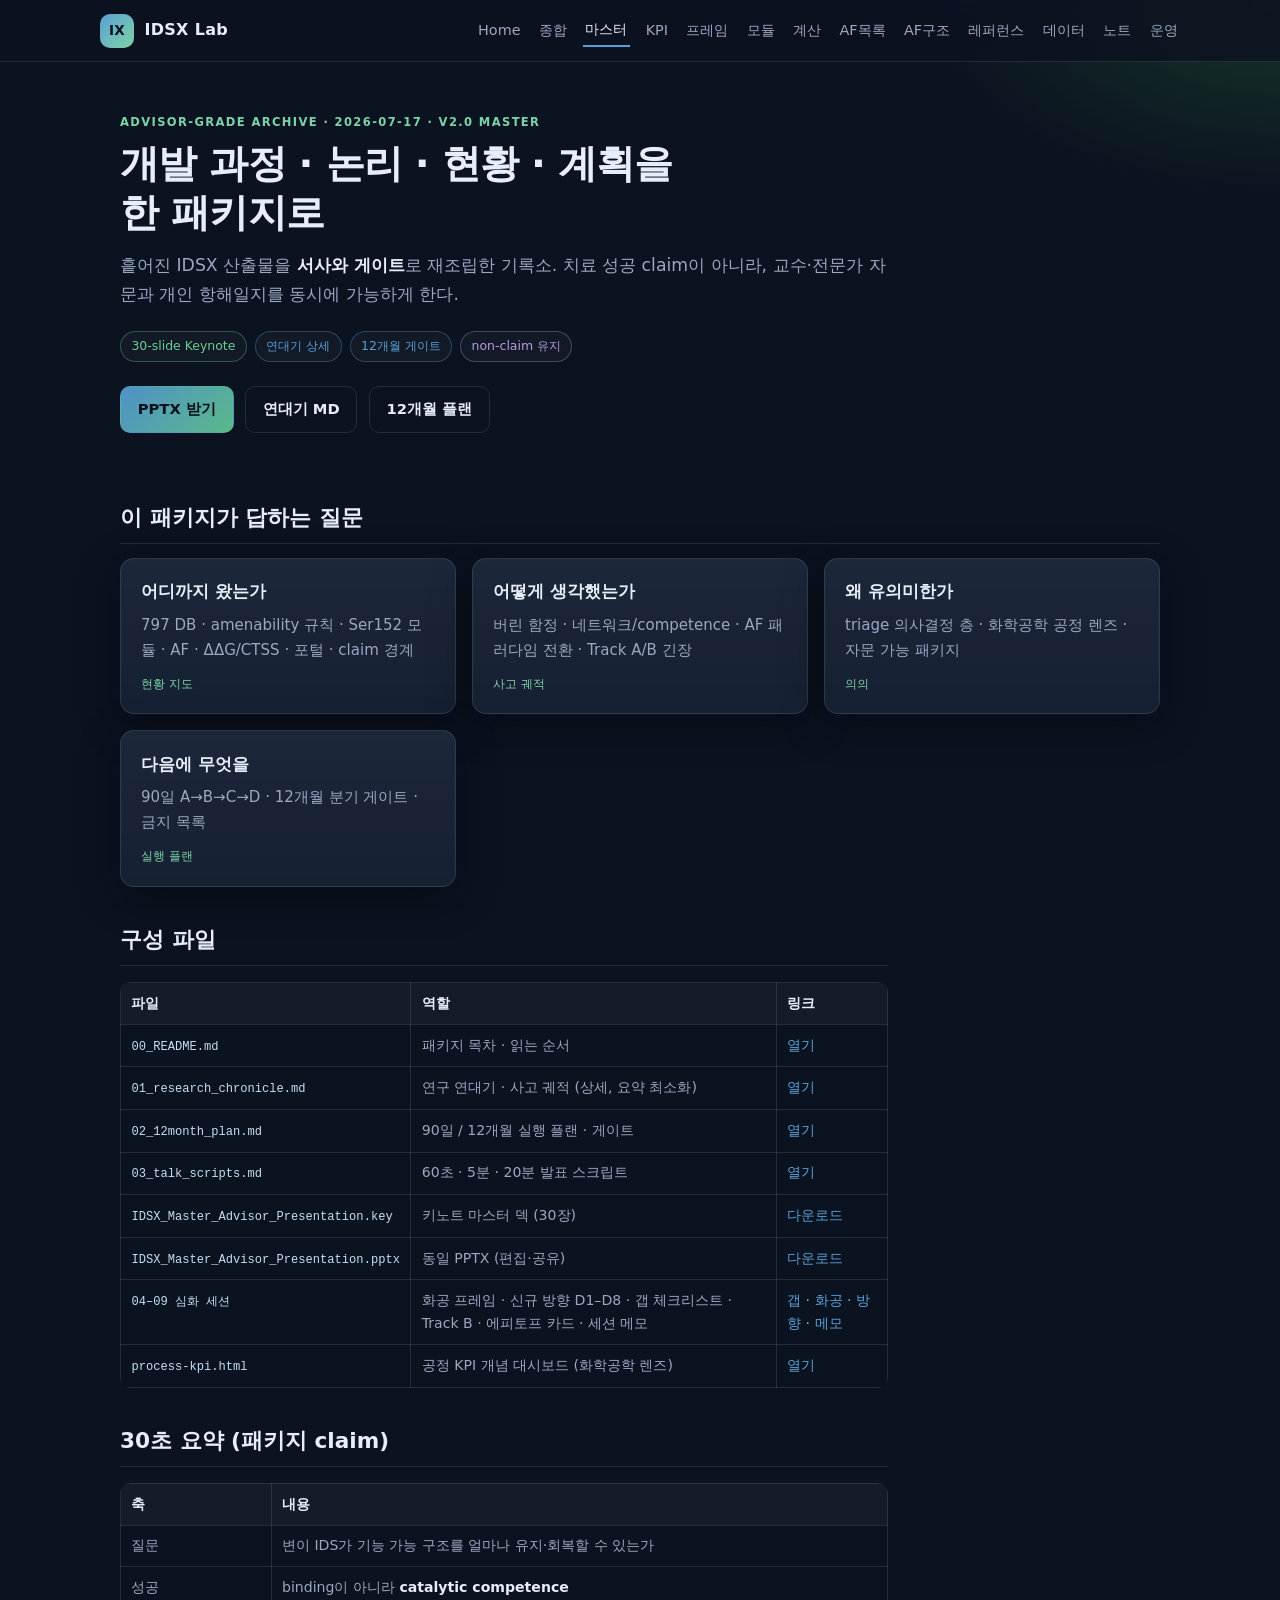
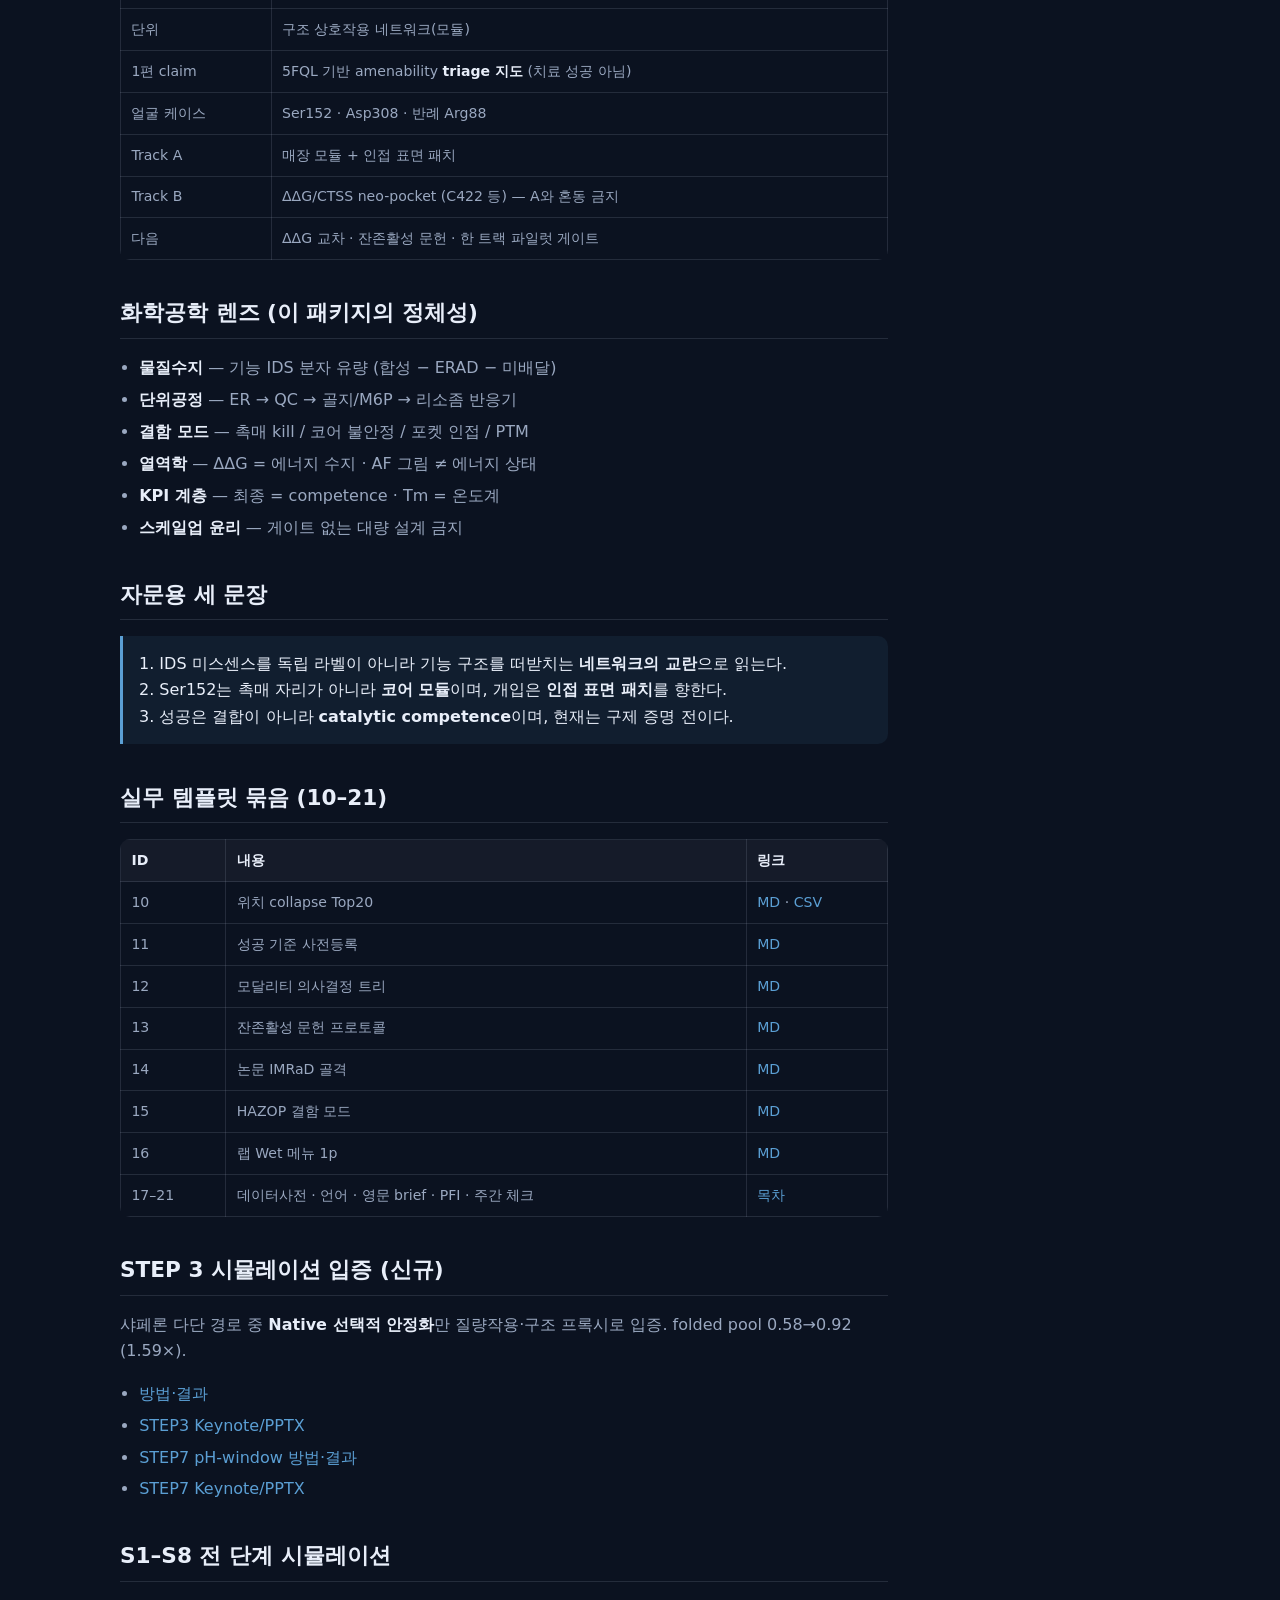
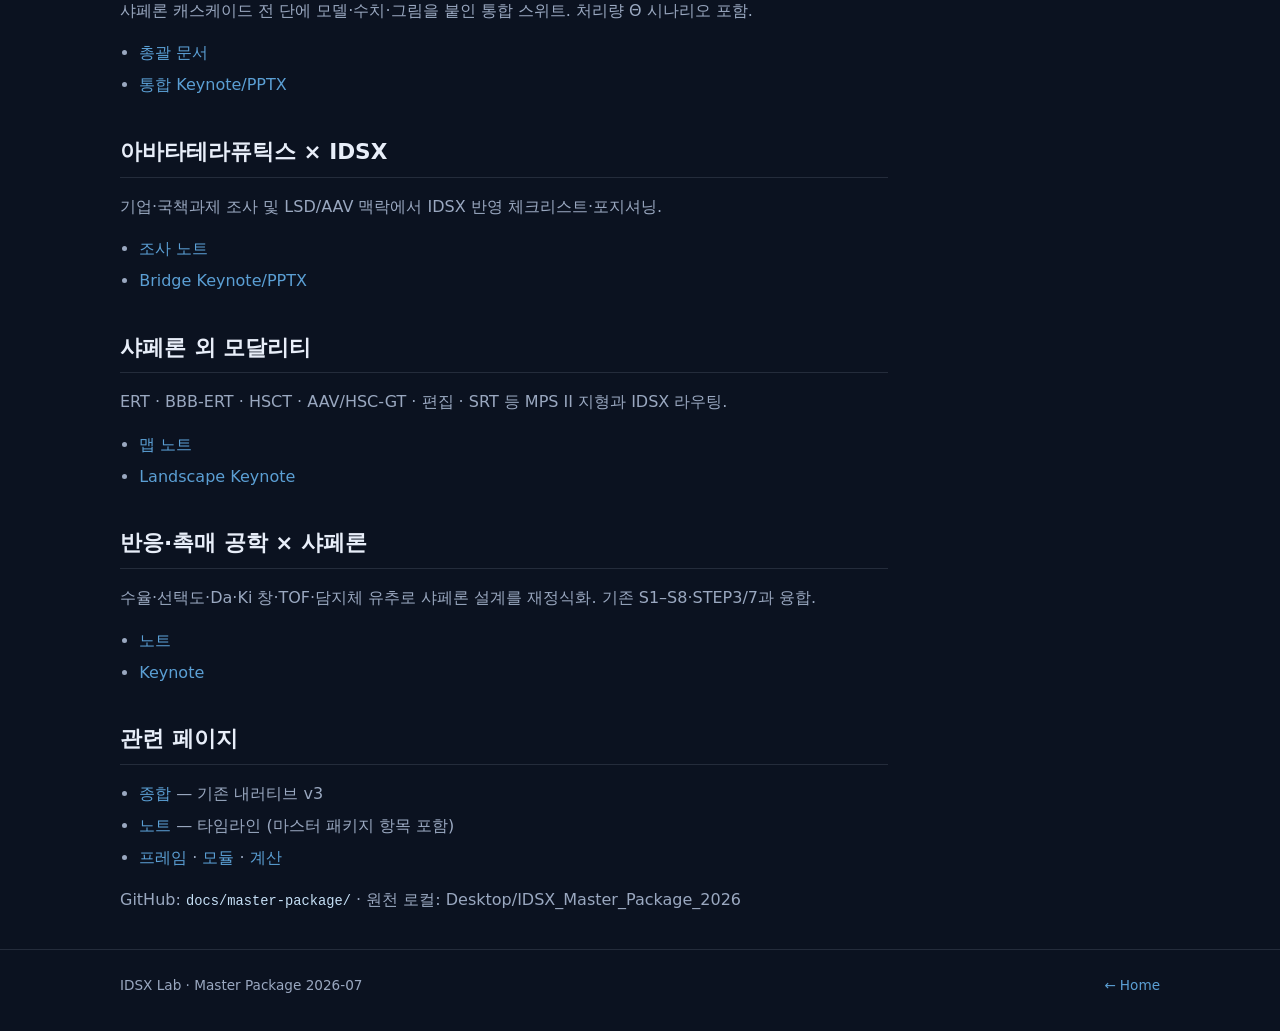
==== commit 8cd9b6c0: "Add reaction/catalysis engineering frame for chaperone design Map yield, selectivity, Damköhler, Ki " ====
--- a/pages/master-package.html
+++ b/pages/master-package.html
@@ -201,6 +201,14 @@
       </ul>
     </section>
     <section class="block prose">
+      <h2>반응·촉매 공학 × 샤페론</h2>
+      <p>수율·선택도·Da·Ki 창·TOF·담지체 유추로 샤페론 설계를 재정식화. 기존 S1–S8·STEP3/7과 융합.</p>
+      <ul>
+        <li><a href="../docs/master-package/chemeng_rxn_cat_chaperone/00_반응공학_촉매공학_샤페론설계.md">노트</a></li>
+        <li><a href="../docs/master-package/chemeng_rxn_cat_chaperone/IDSX_ChemE_Rxn_Catalysis_Chaperone_Design.pptx">Keynote</a></li>
+      </ul>
+    </section>
+    <section class="block prose">
       <h2>관련 페이지</h2>
       <ul>
         <li><a href="synthesis.html">종합</a> — 기존 내러티브 v3</li>
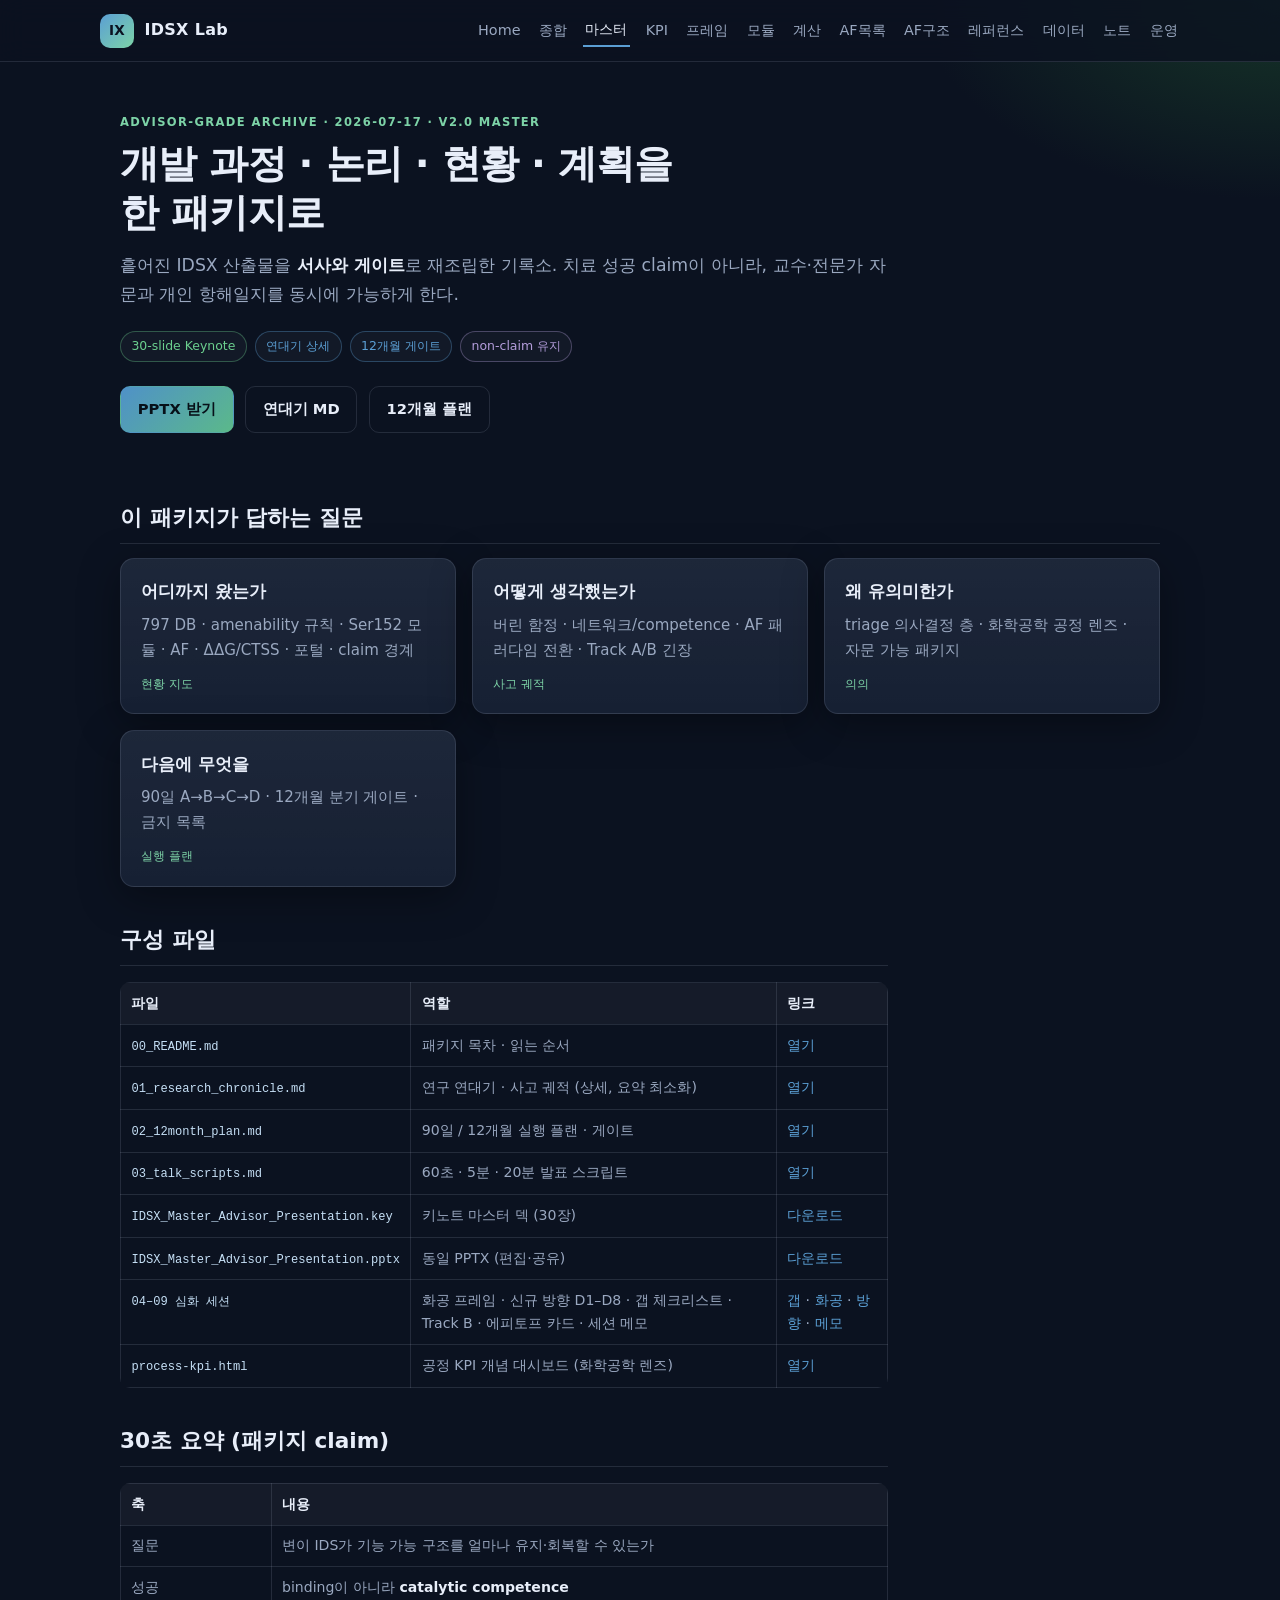
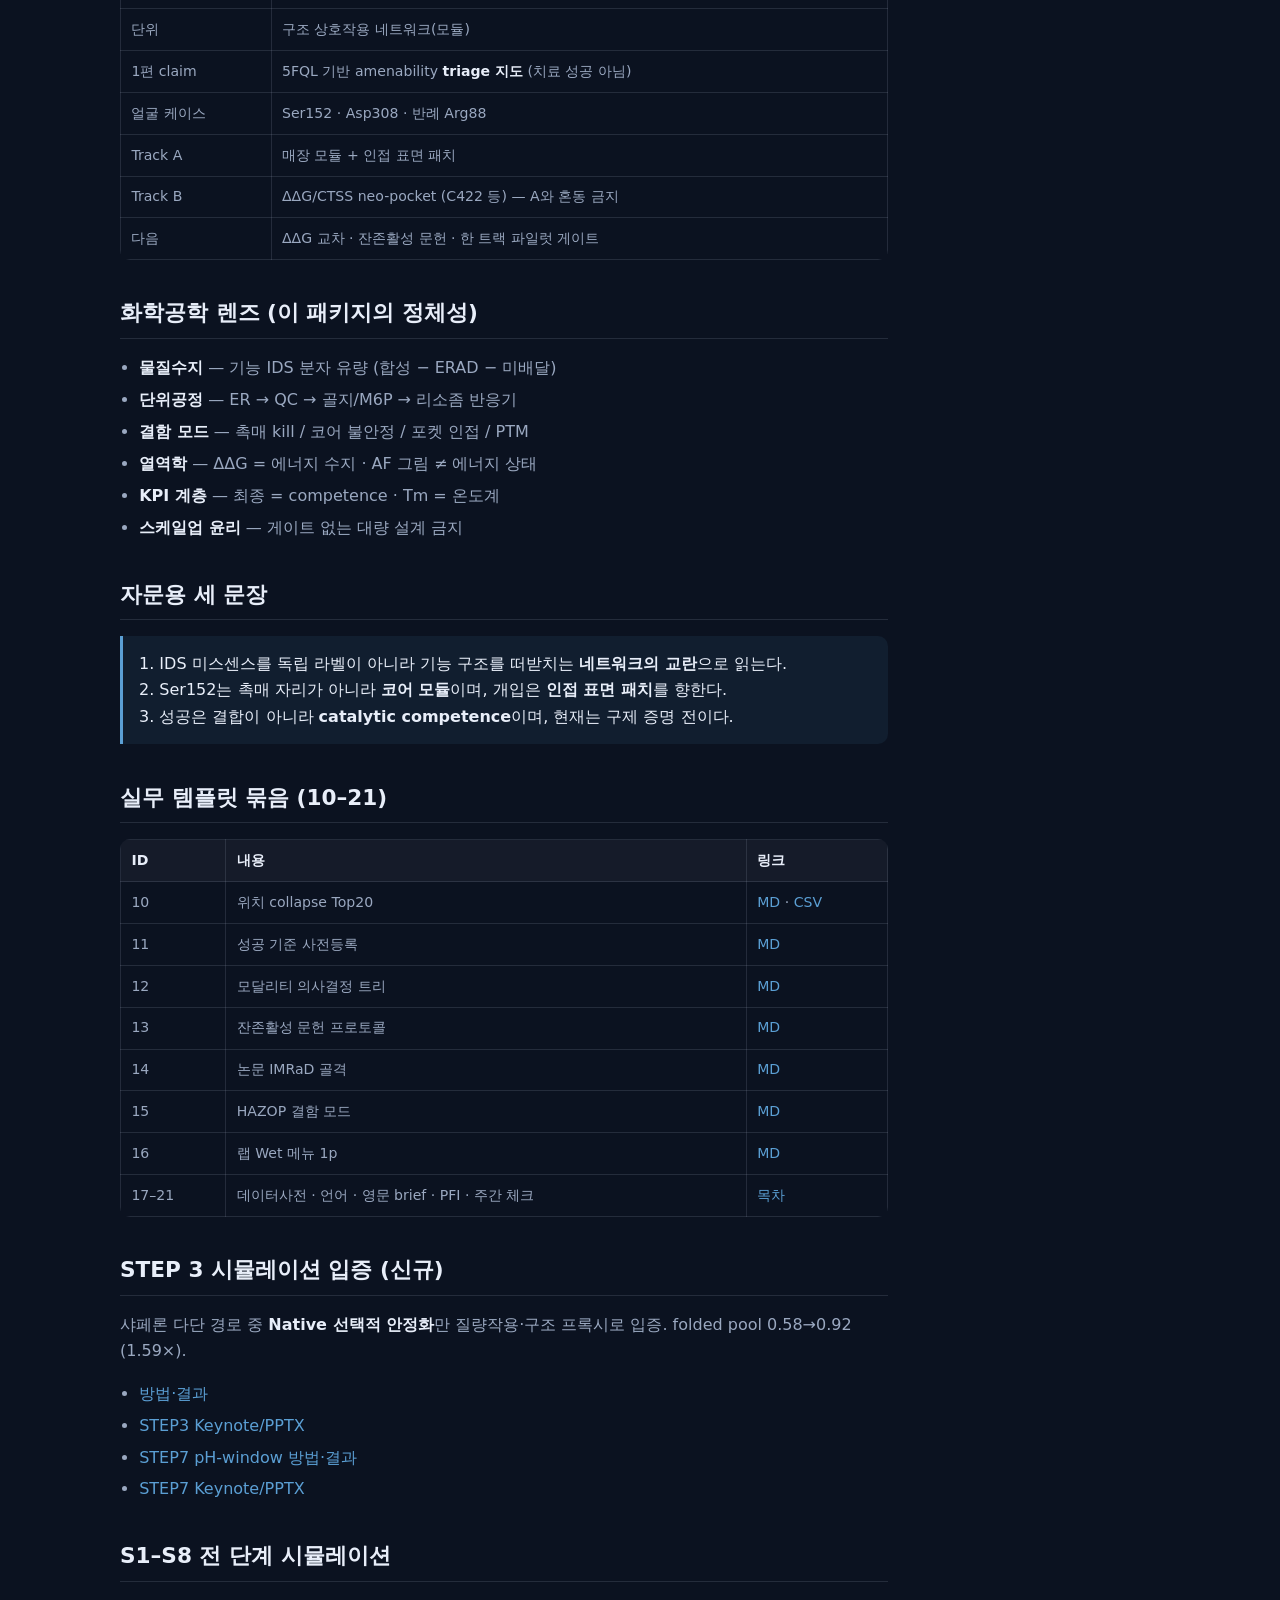
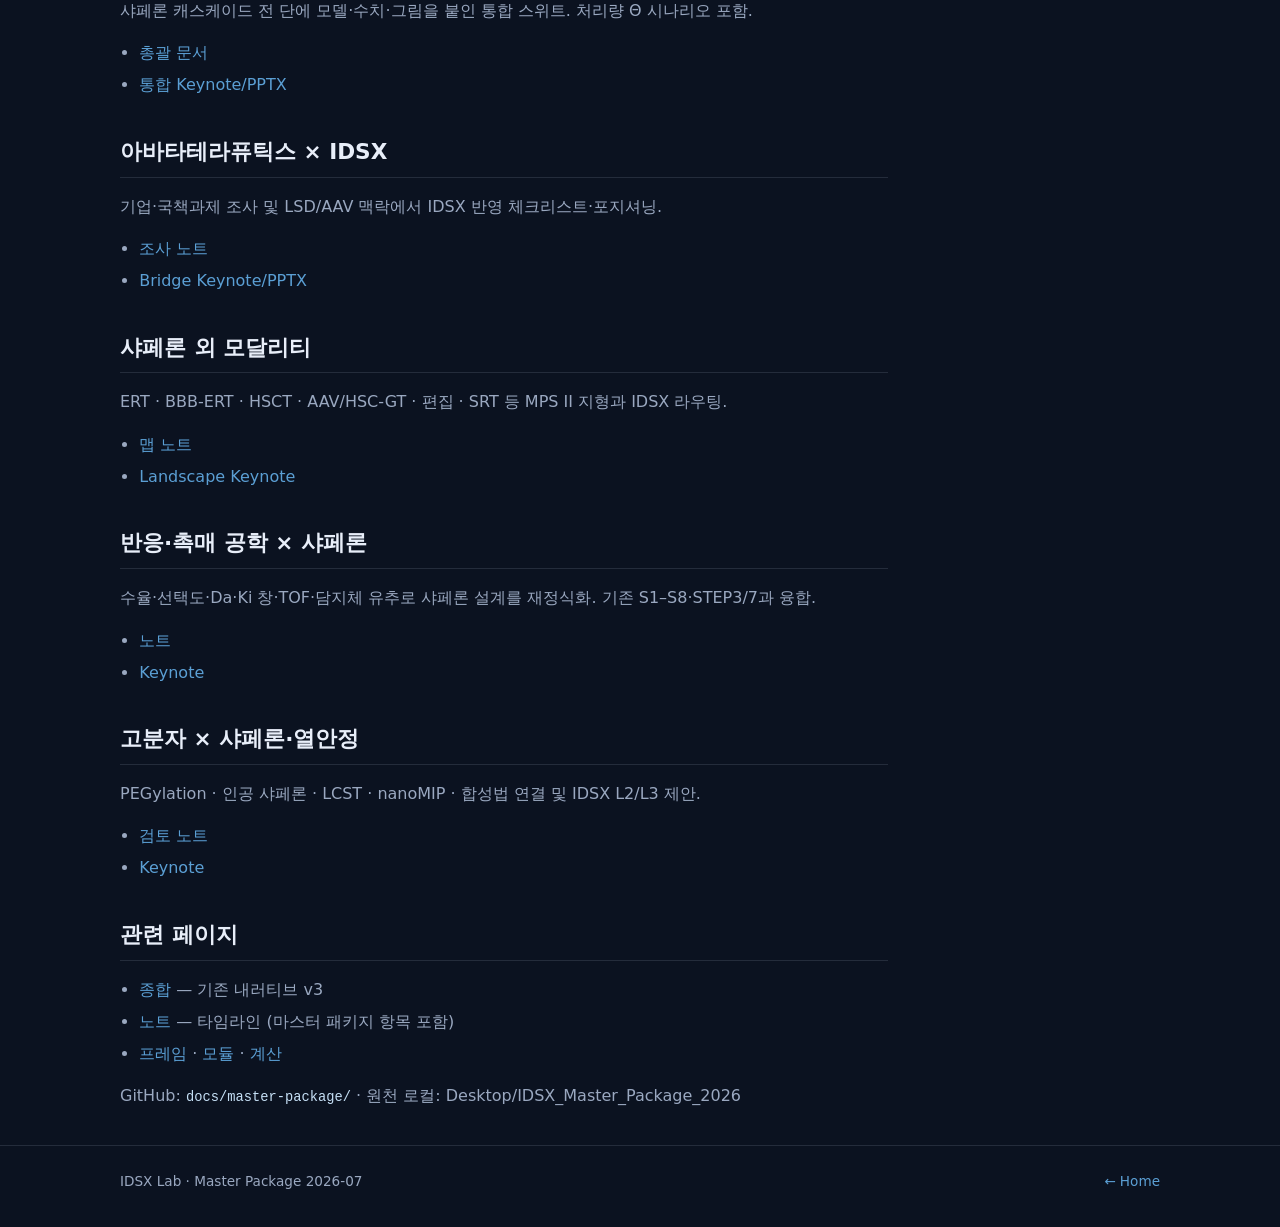
==== commit b4362969: "Add polymer chemistry/engineering bridge for chaperone and thermal stability Review PEGylation, amph" ====
--- a/pages/master-package.html
+++ b/pages/master-package.html
@@ -209,6 +209,14 @@
       </ul>
     </section>
     <section class="block prose">
+      <h2>고분자 × 샤페론·열안정</h2>
+      <p>PEGylation · 인공 샤페론 · LCST · nanoMIP · 합성법 연결 및 IDSX L2/L3 제안.</p>
+      <ul>
+        <li><a href="../docs/master-package/polymer_chaperone_bridge/00_고분자_샤페론_열안정_검토.md">검토 노트</a></li>
+        <li><a href="../docs/master-package/polymer_chaperone_bridge/IDSX_Polymer_ChemEng_Chaperone_ThermalStability.pptx">Keynote</a></li>
+      </ul>
+    </section>
+    <section class="block prose">
       <h2>관련 페이지</h2>
       <ul>
         <li><a href="synthesis.html">종합</a> — 기존 내러티브 v3</li>
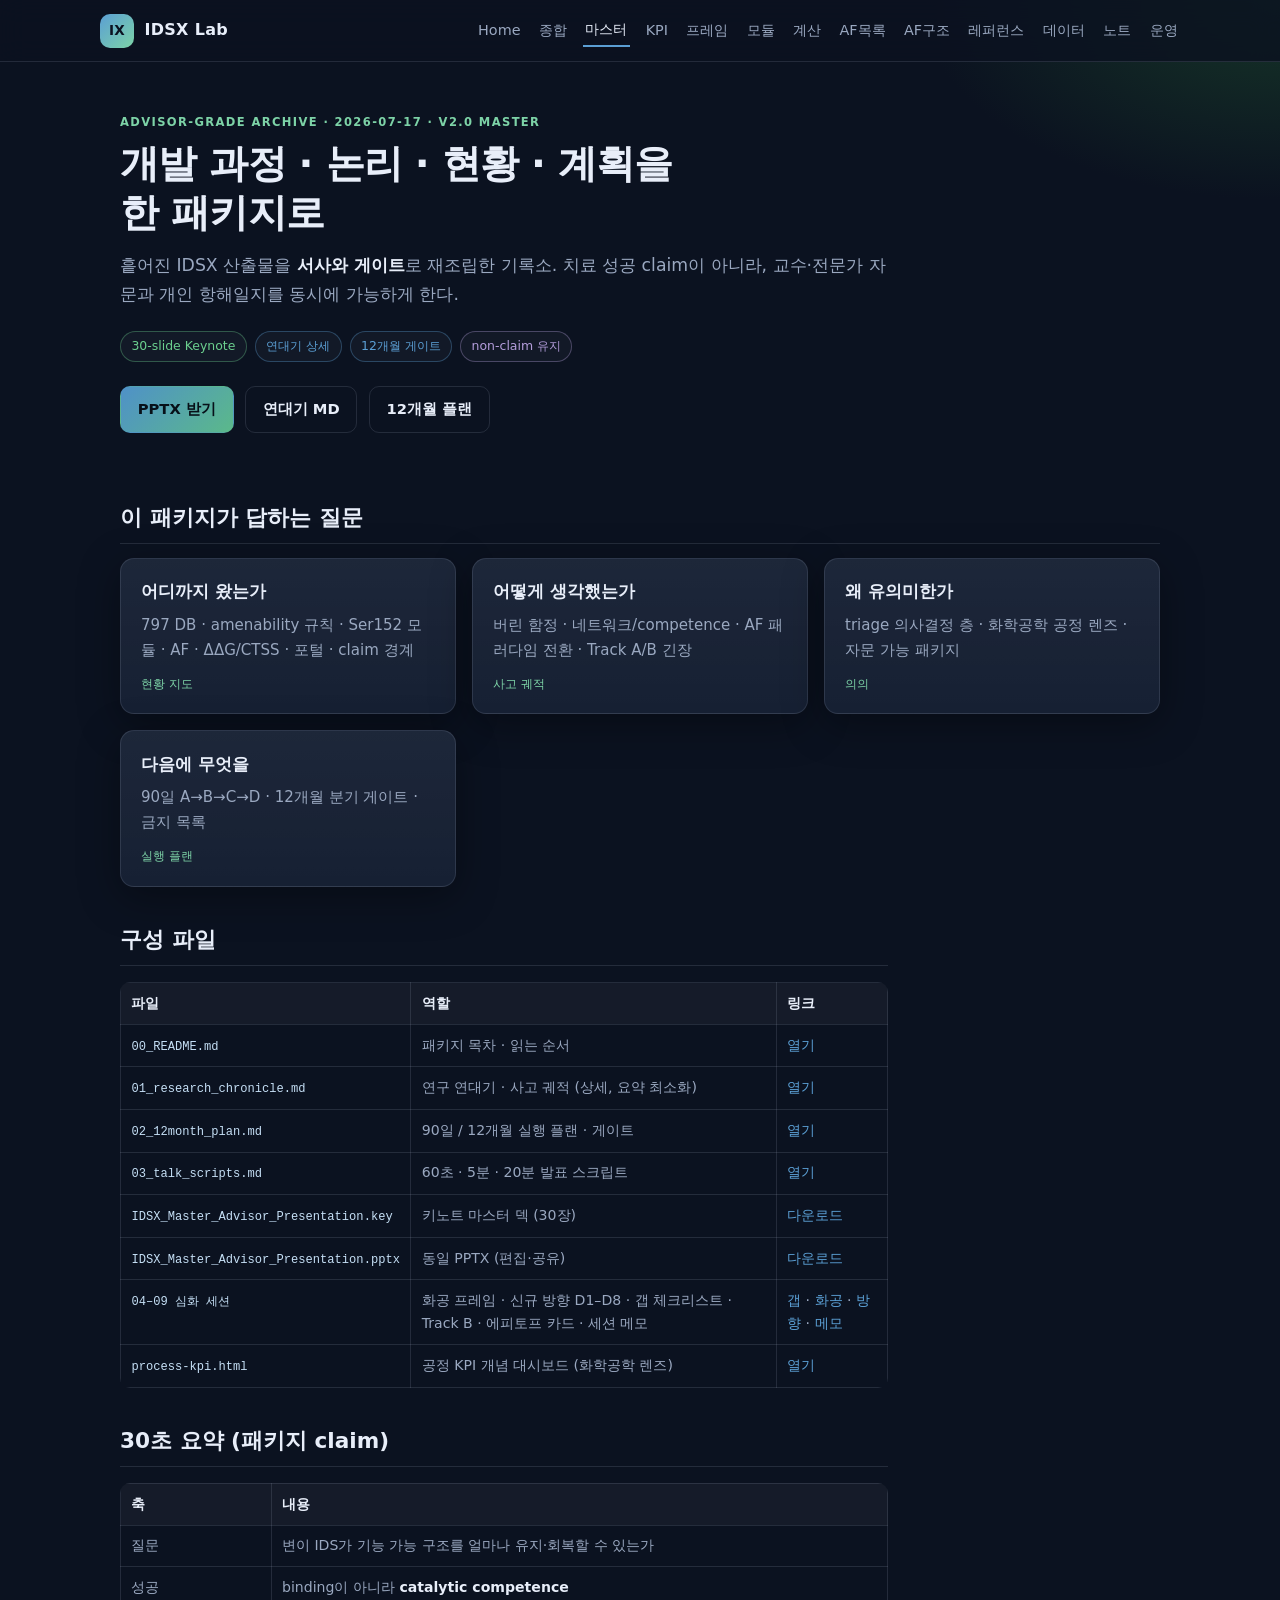
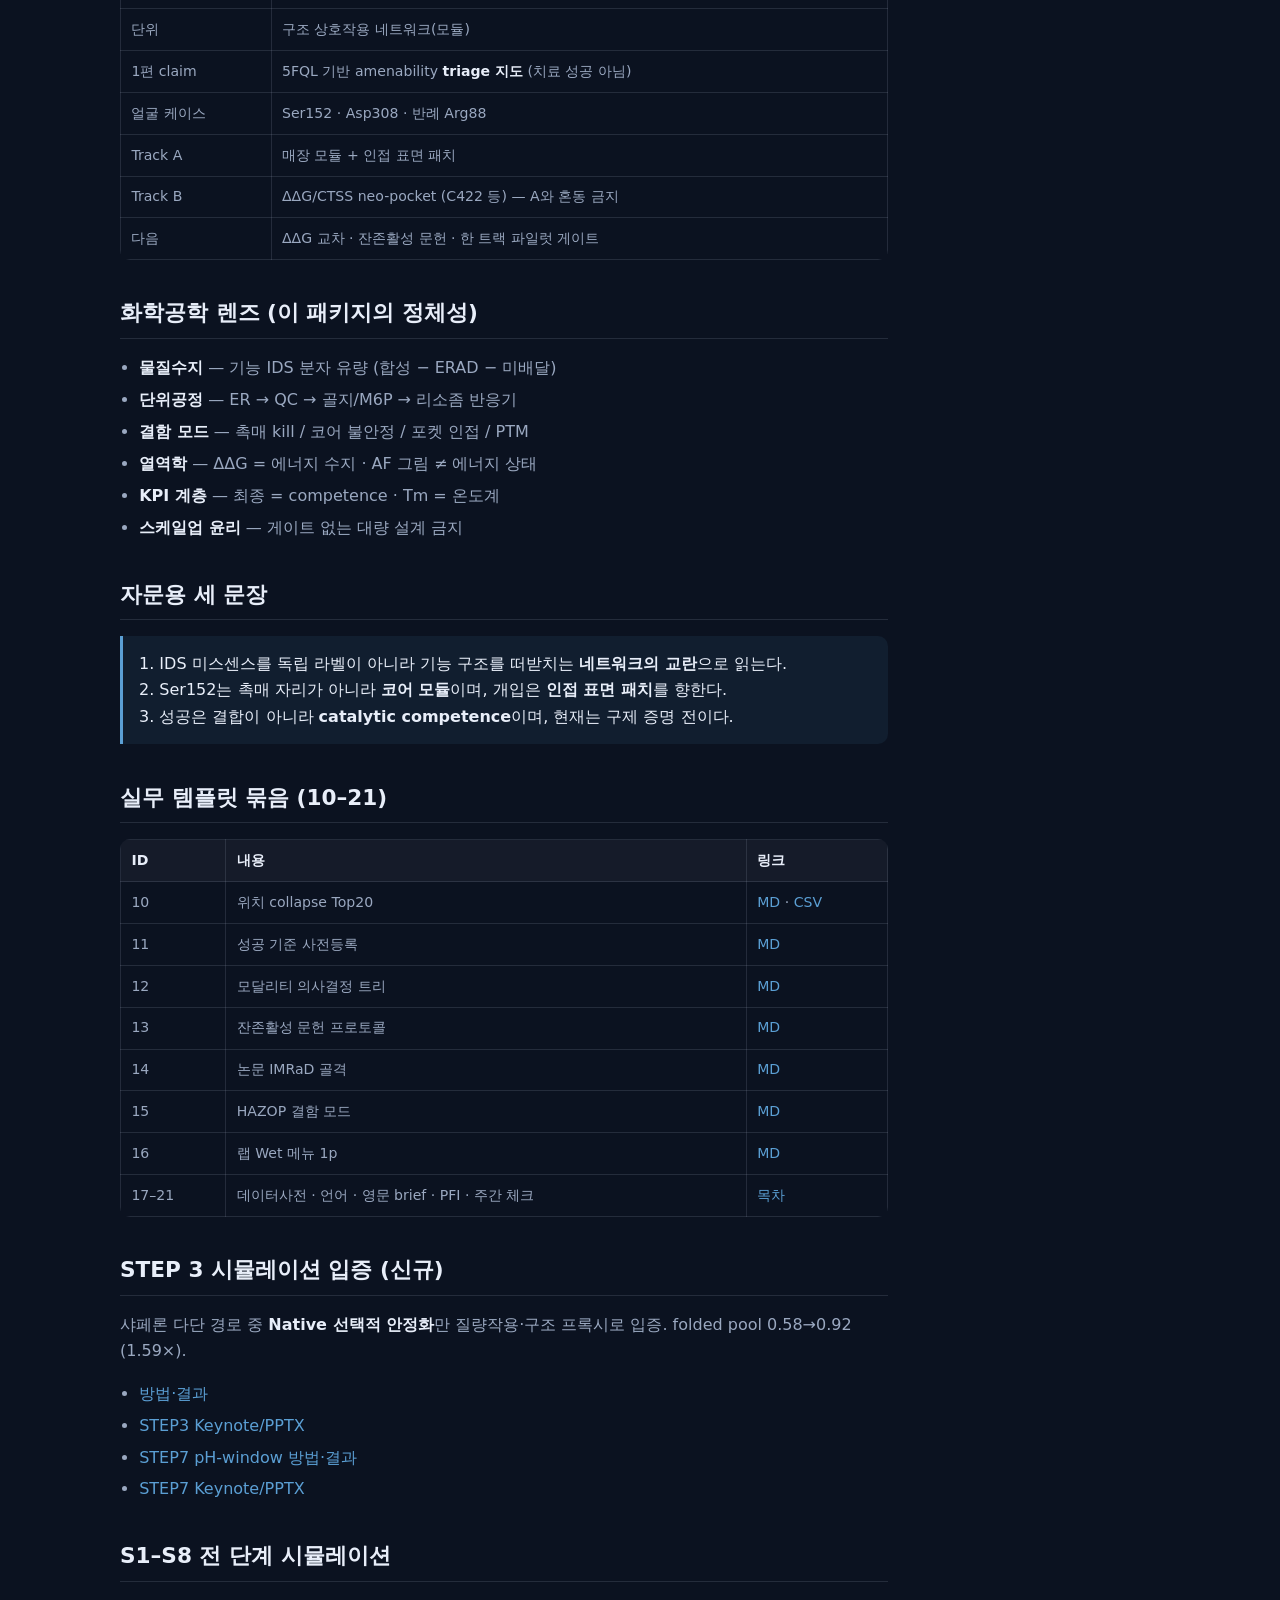
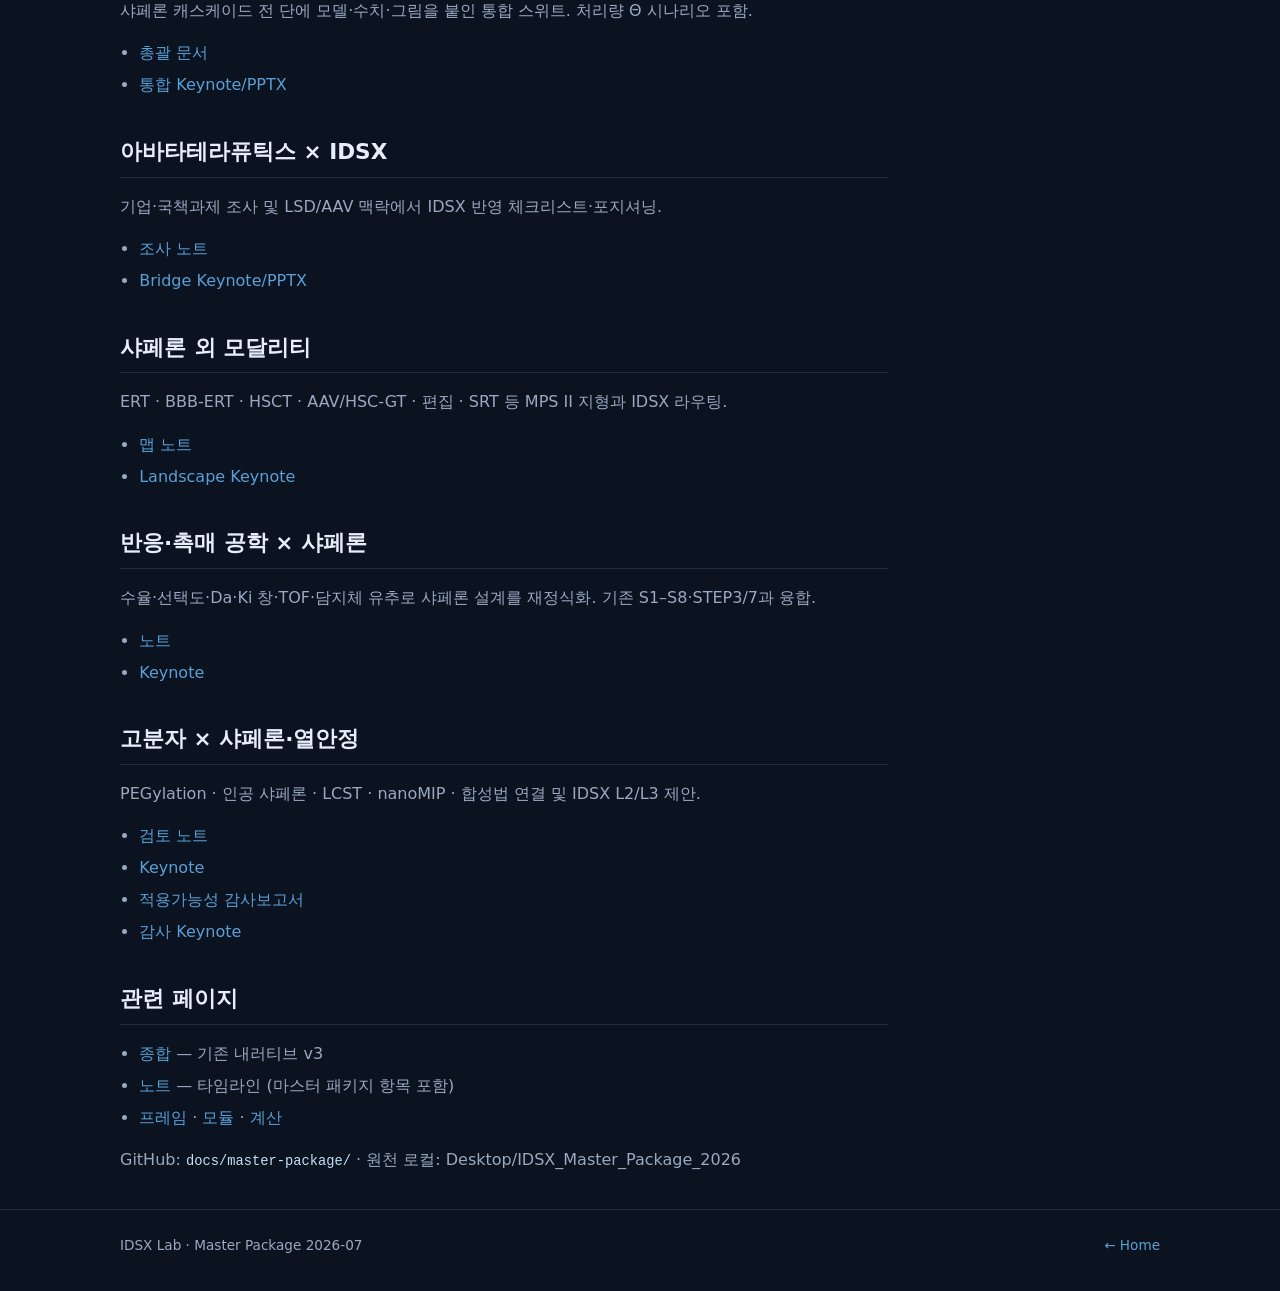
==== commit 0f9271fb: "Add critical applicability audit of polymer solutions for IDSX Evidence-ranked GO/CONDITIONAL/NO-GO " ====
--- a/pages/master-package.html
+++ b/pages/master-package.html
@@ -214,6 +214,8 @@
       <ul>
         <li><a href="../docs/master-package/polymer_chaperone_bridge/00_고분자_샤페론_열안정_검토.md">검토 노트</a></li>
         <li><a href="../docs/master-package/polymer_chaperone_bridge/IDSX_Polymer_ChemEng_Chaperone_ThermalStability.pptx">Keynote</a></li>
+        <li><a href="../docs/master-package/polymer_applicability_audit/00_고분자해법_적용가능성_감사보고서.md">적용가능성 감사보고서</a></li>
+        <li><a href="../docs/master-package/polymer_applicability_audit/IDSX_Polymer_Applicability_Audit.pptx">감사 Keynote</a></li>
       </ul>
     </section>
     <section class="block prose">
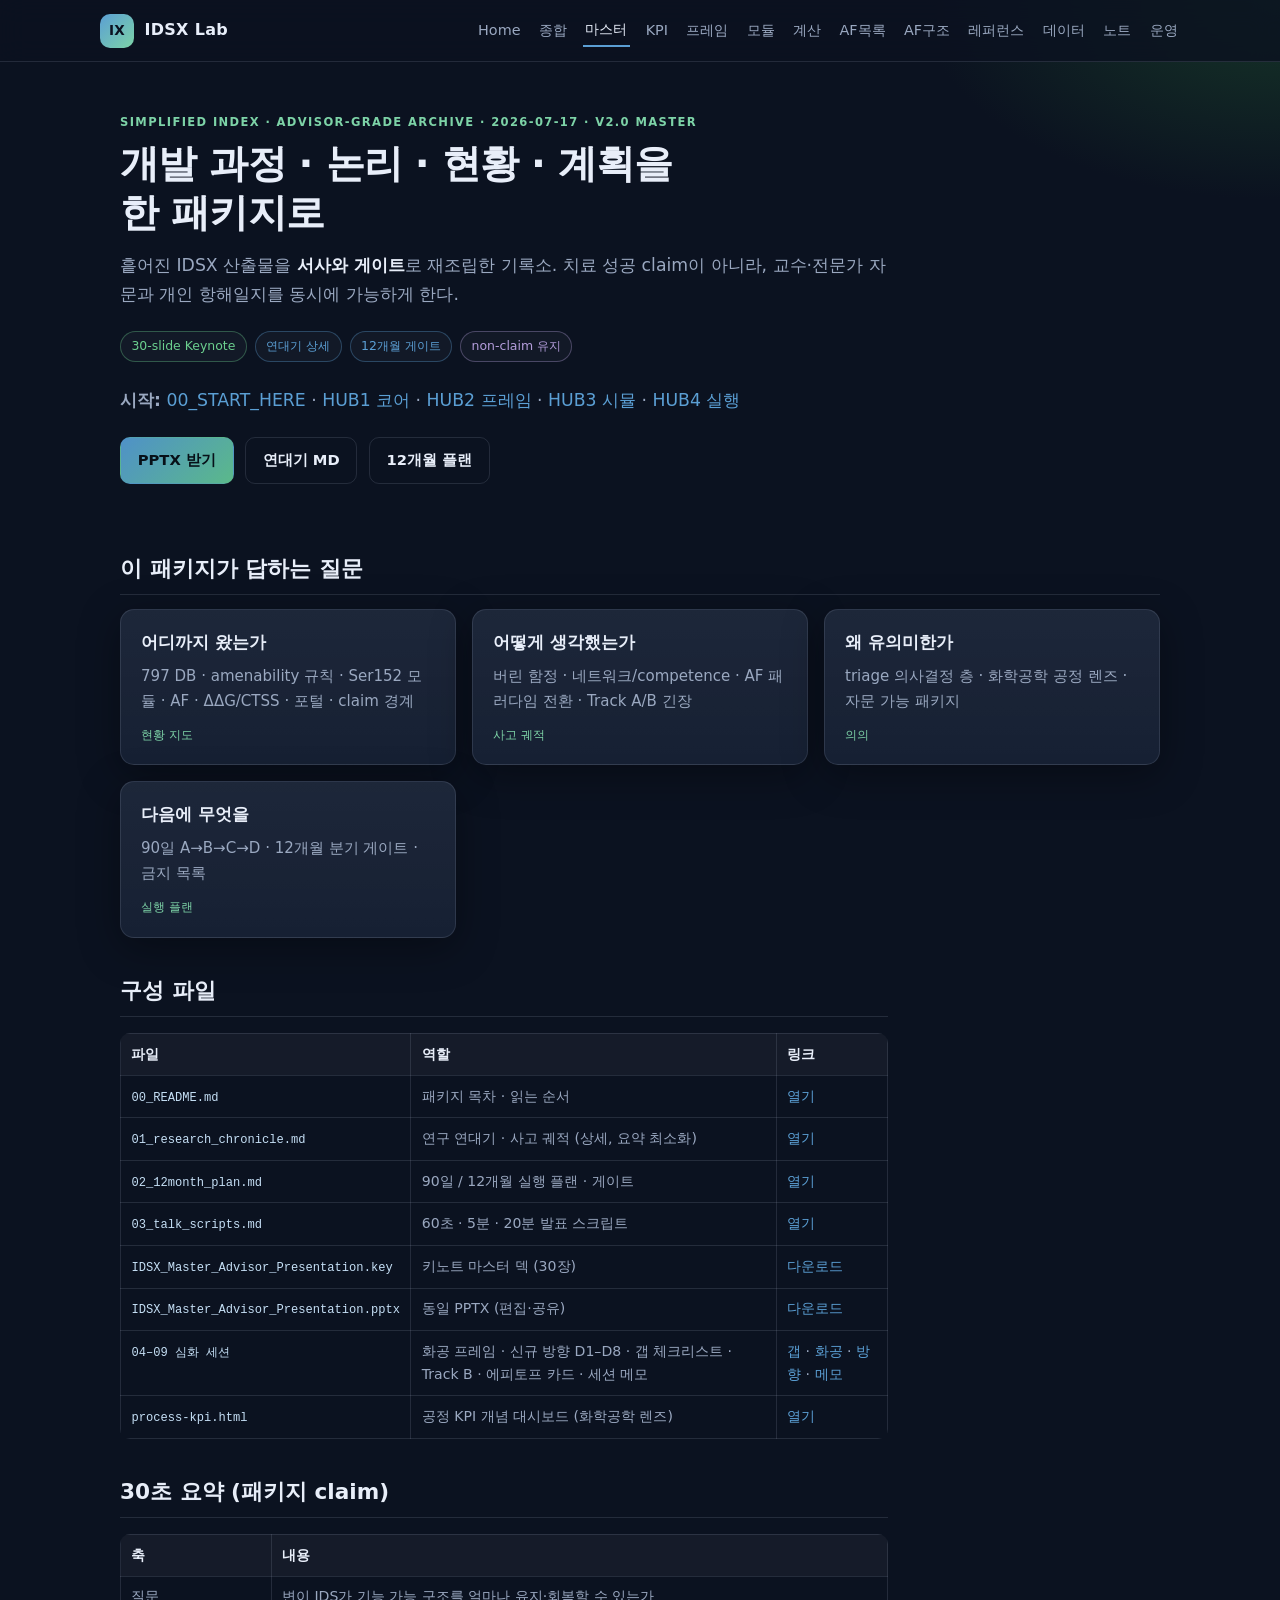
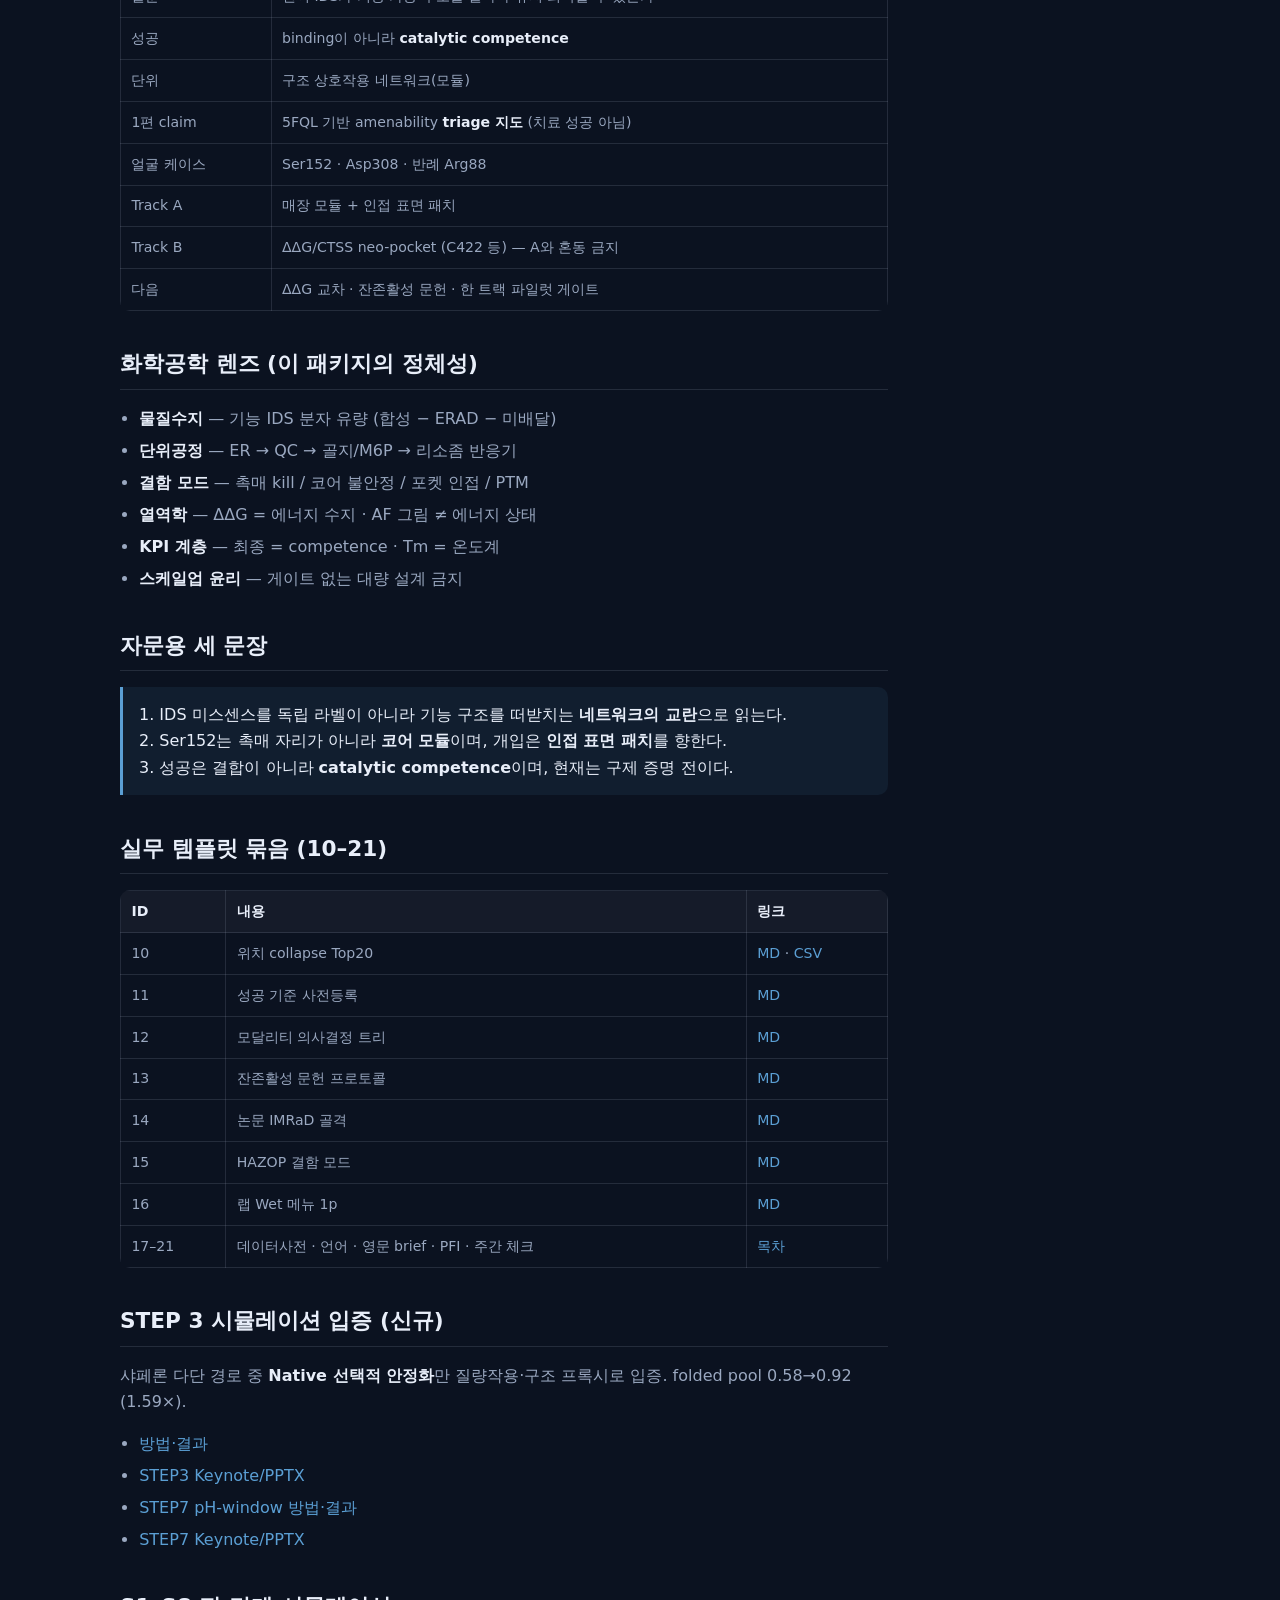
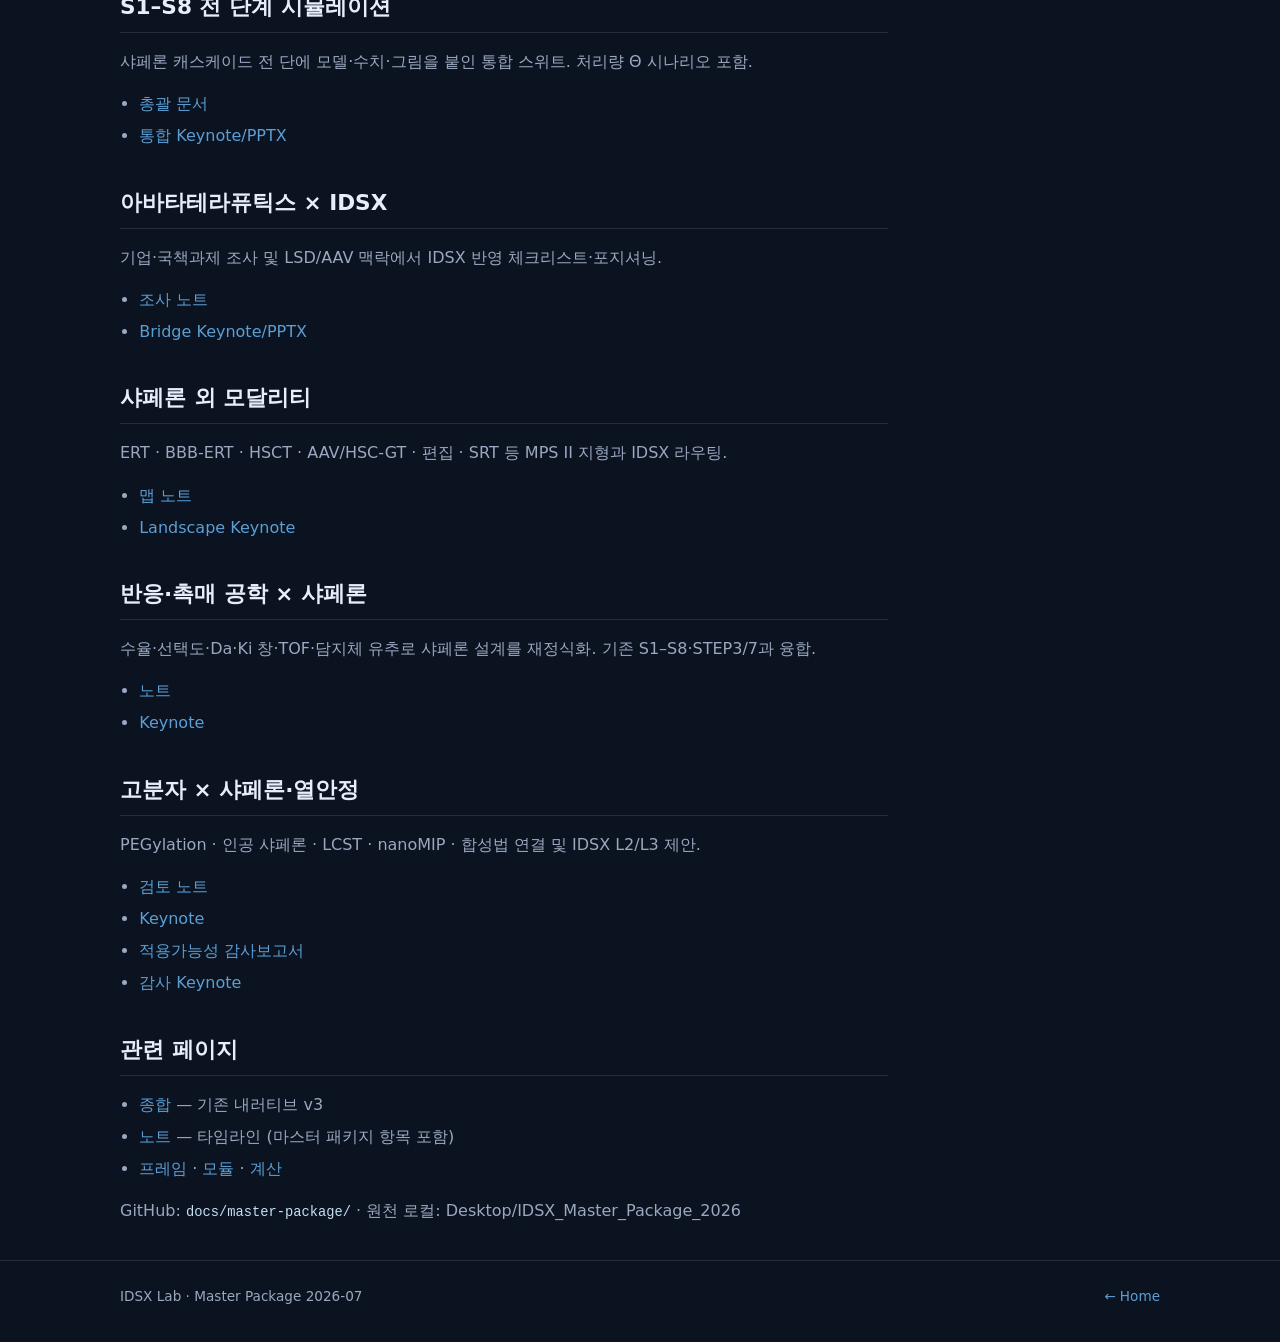
==== commit dbe05476: "Simplify IDSX master package: START_HERE index, 4 hubs, 5 keynotes Collapse navigation into a single" ====
--- a/pages/master-package.html
+++ b/pages/master-package.html
@@ -11,7 +11,7 @@
   <div data-nav></div>
   <main class="wrap">
     <section class="hero">
-      <div class="kicker">Advisor-grade archive · 2026-07-17 · v2.0 Master</div>
+      <div class="kicker">Simplified index · Advisor-grade archive · 2026-07-17 · v2.0 Master</div>
       <h1>개발 과정 · 논리 · 현황 · 계획을<br/>한 패키지로</h1>
       <p class="lede">
         흩어진 IDSX 산출물을 <strong style="color:var(--text)">서사와 게이트</strong>로 재조립한 기록소.
@@ -23,6 +23,13 @@
         <span class="badge info">12개월 게이트</span>
         <span class="badge purple">non-claim 유지</span>
       </div>
+      <p class="lede" style="margin-top:.5rem"><strong>시작:</strong>
+        <a href="../docs/master-package/00_START_HERE.md">00_START_HERE</a> ·
+        <a href="../docs/master-package/HUB_01_core.md">HUB1 코어</a> ·
+        <a href="../docs/master-package/HUB_02_frames.md">HUB2 프레임</a> ·
+        <a href="../docs/master-package/HUB_03_simulations.md">HUB3 시뮬</a> ·
+        <a href="../docs/master-package/HUB_04_ops.md">HUB4 실행</a>
+        </p>
       <div class="actions">
         <a class="btn btn-primary" href="../docs/master-package/IDSX_Master_Advisor_Presentation.pptx">PPTX 받기</a>
         <a class="btn btn-ghost" href="../docs/master-package/01_research_chronicle.md">연대기 MD</a>
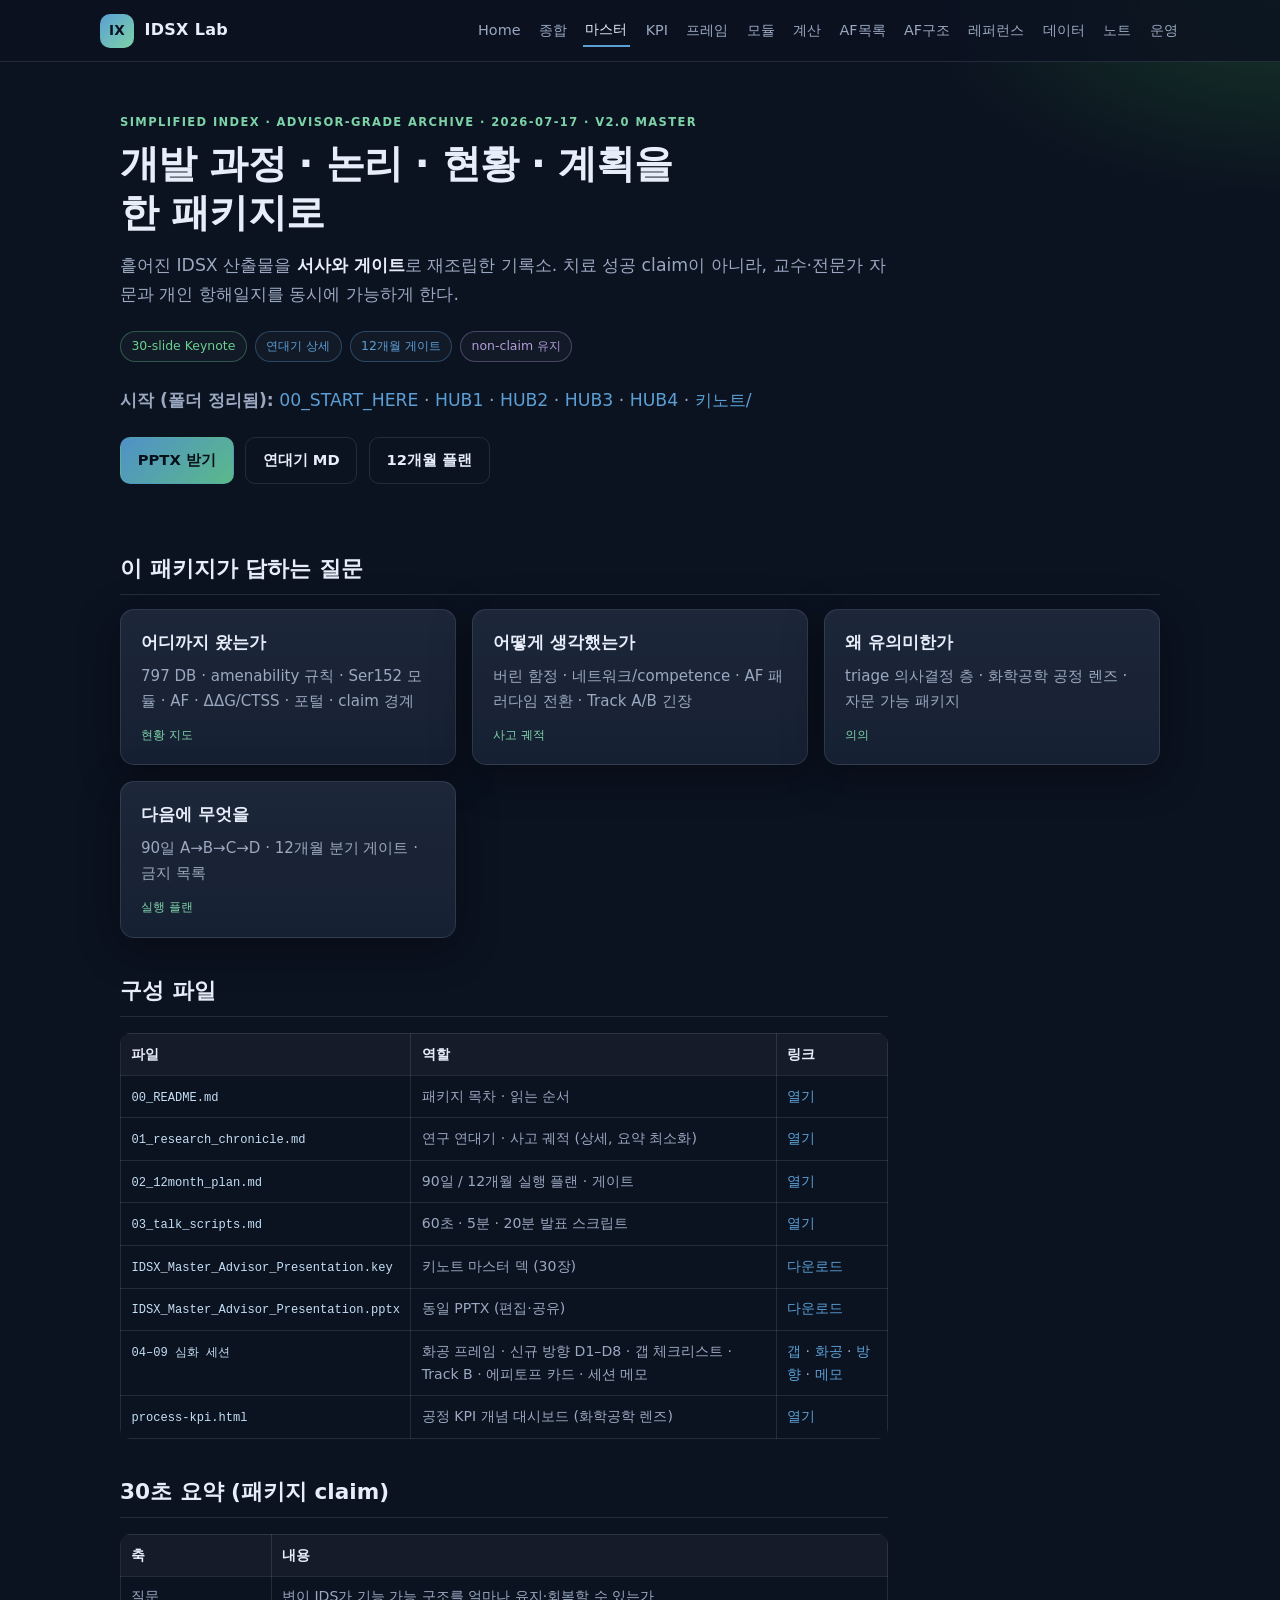
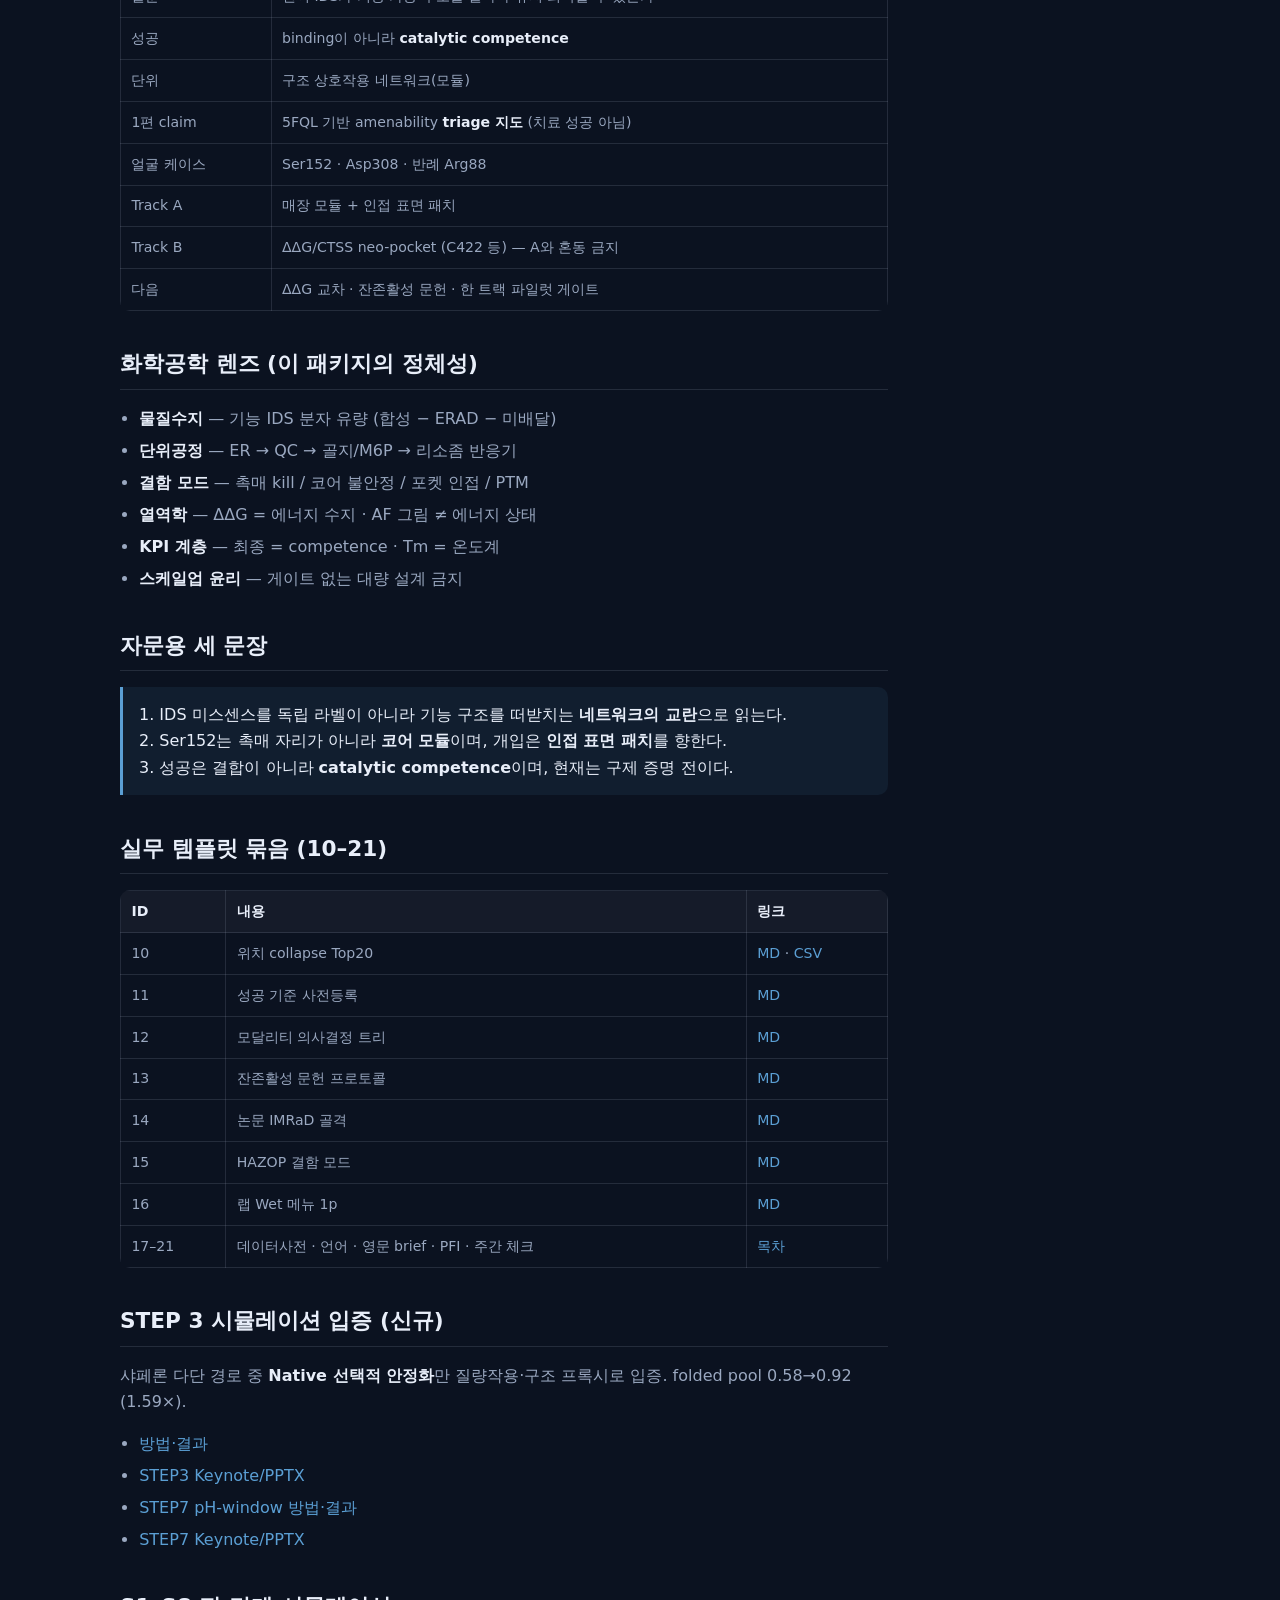
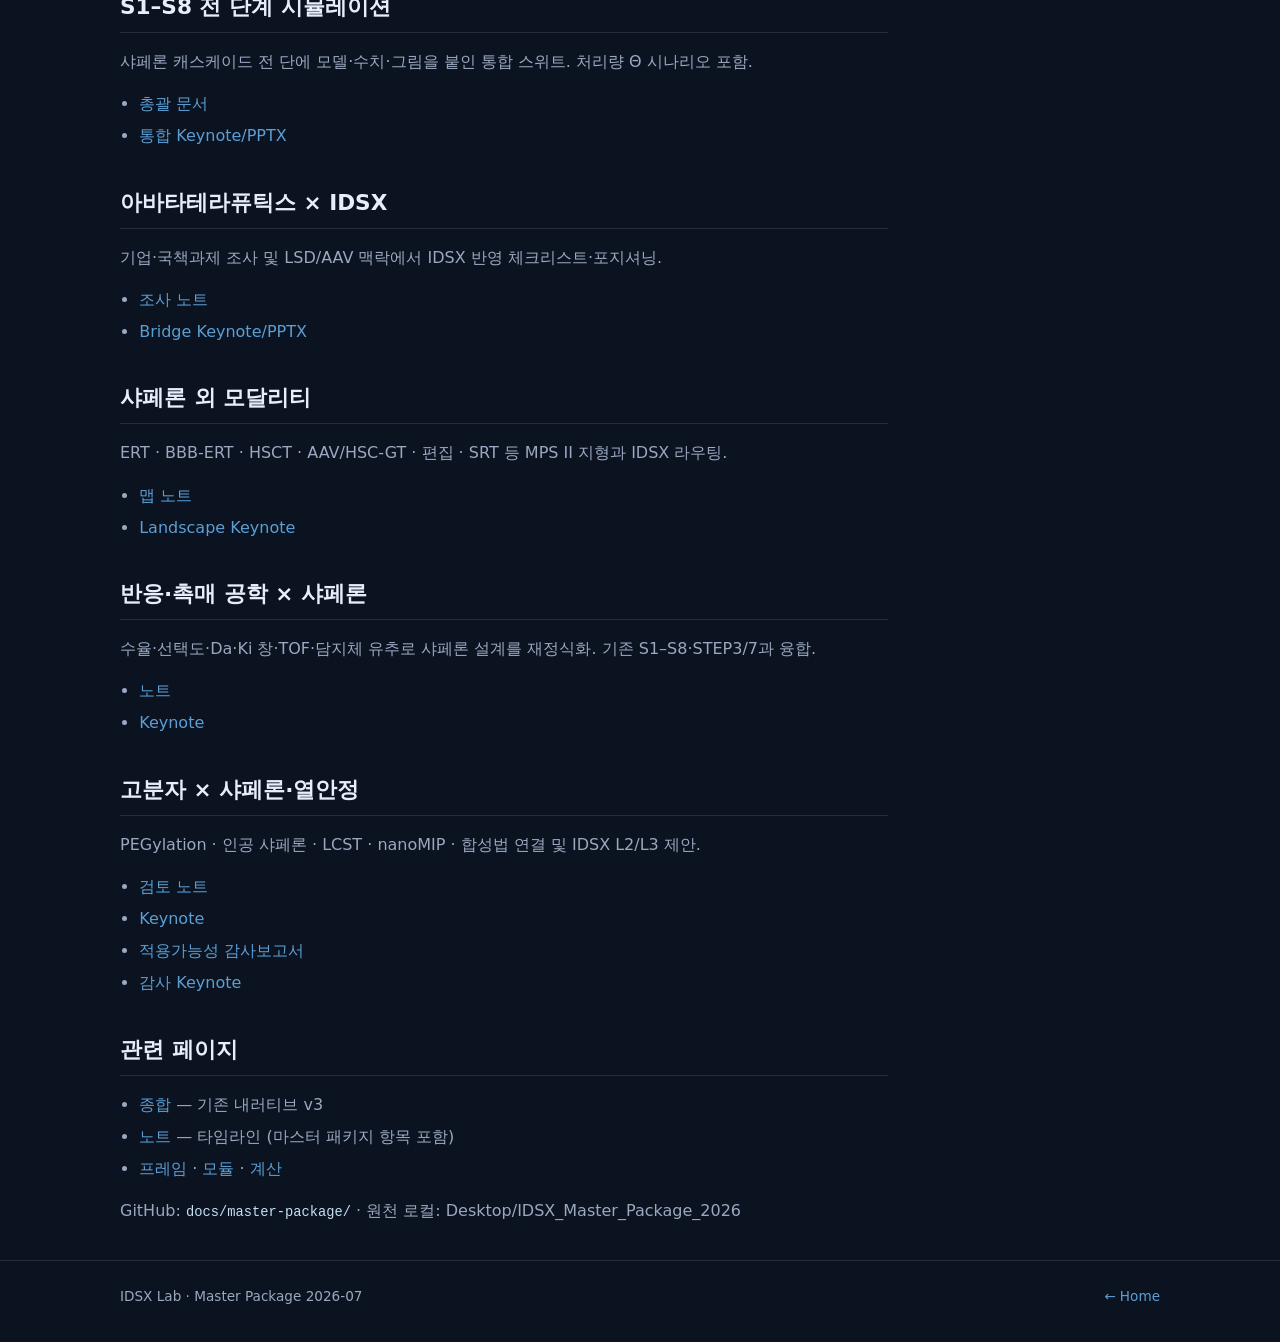
==== commit 5fbdff59: "Reorganize master package into topic folders 00–08 Move cores, ChemE, polymer, modalities, simulatio" ====
--- a/pages/master-package.html
+++ b/pages/master-package.html
@@ -23,12 +23,13 @@
         <span class="badge info">12개월 게이트</span>
         <span class="badge purple">non-claim 유지</span>
       </div>
-      <p class="lede" style="margin-top:.5rem"><strong>시작:</strong>
-        <a href="../docs/master-package/00_START_HERE.md">00_START_HERE</a> ·
-        <a href="../docs/master-package/HUB_01_core.md">HUB1 코어</a> ·
-        <a href="../docs/master-package/HUB_02_frames.md">HUB2 프레임</a> ·
-        <a href="../docs/master-package/HUB_03_simulations.md">HUB3 시뮬</a> ·
-        <a href="../docs/master-package/HUB_04_ops.md">HUB4 실행</a>
+      <p class="lede" style="margin-top:.5rem"><strong>시작 (폴더 정리됨):</strong>
+        <a href="../docs/master-package/00_시작/00_START_HERE_IDSX_지도.md">00_START_HERE</a> ·
+        <a href="../docs/master-package/00_시작/HUB_01_코어.md">HUB1</a> ·
+        <a href="../docs/master-package/00_시작/HUB_02_프레임.md">HUB2</a> ·
+        <a href="../docs/master-package/00_시작/HUB_03_시뮬레이션.md">HUB3</a> ·
+        <a href="../docs/master-package/00_시작/HUB_04_실행.md">HUB4</a> ·
+        <a href="../docs/master-package/07_키노트/">키노트/</a>
         </p>
       <div class="actions">
         <a class="btn btn-primary" href="../docs/master-package/IDSX_Master_Advisor_Presentation.pptx">PPTX 받기</a>
